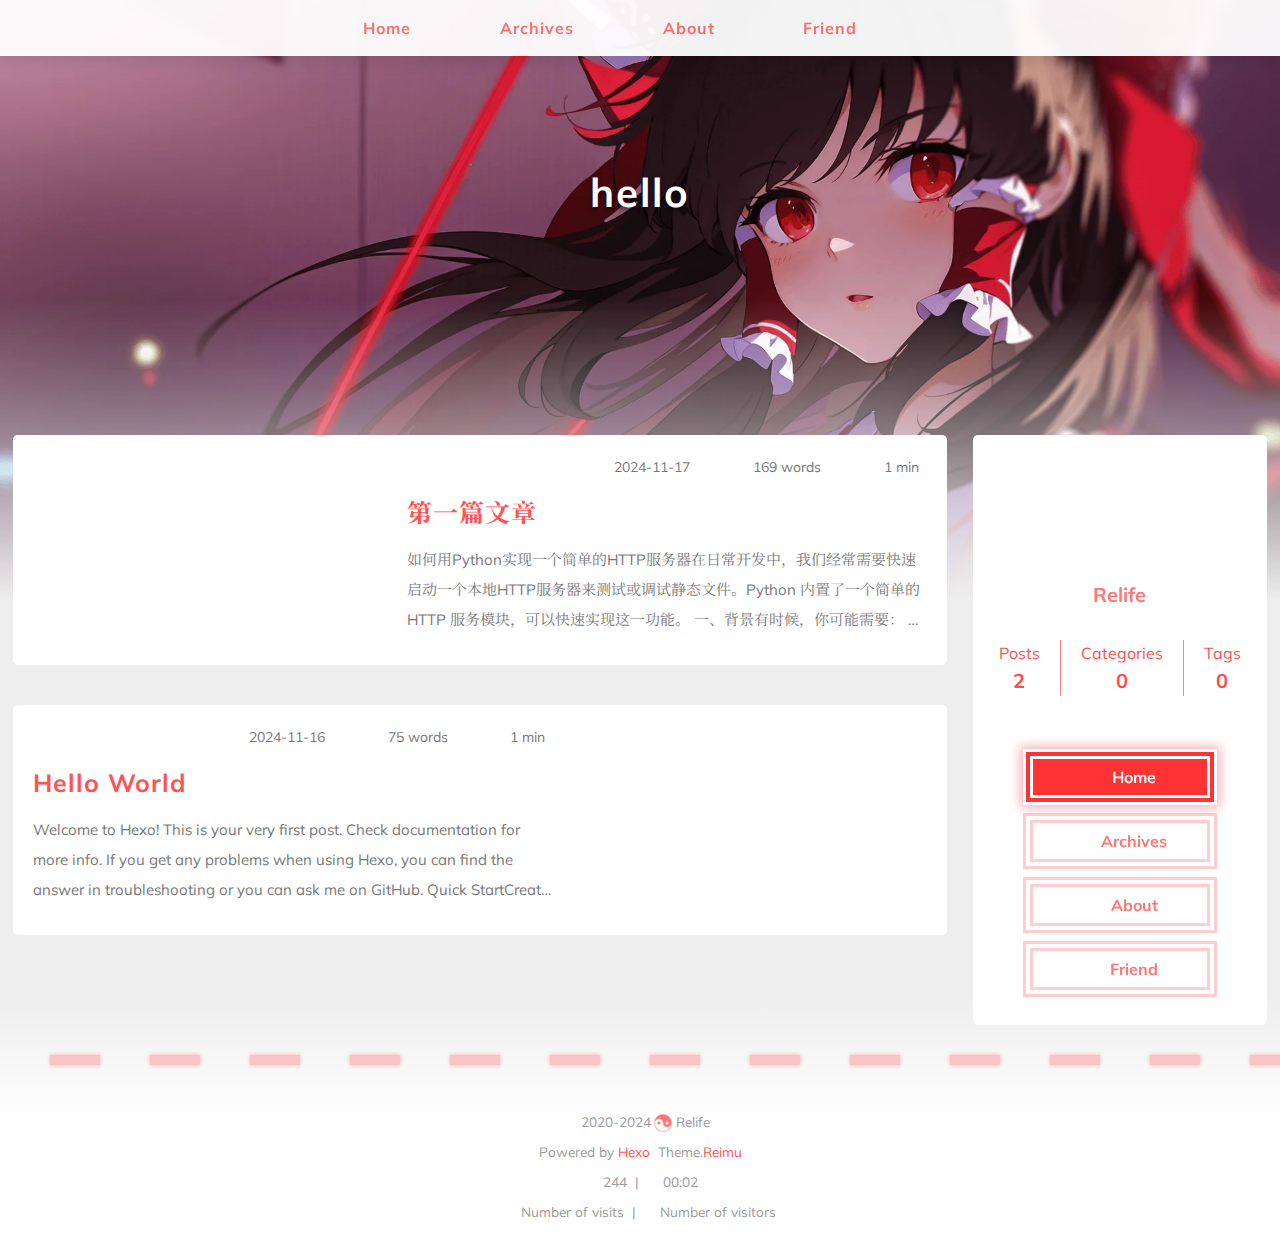
==== index.html @ 0d4711c7 "Site updated: 2024-11-17 20:39:50" ====
<!DOCTYPE html>
  <html lang="en"  >
  <head>
  <meta charset="utf-8">
  

  

  

  
  <script>window.icon_font = '4552607_tq6stt6tcg';window.clipboard_tips = {"success":"复制成功(*^▽^*)","fail":"复制失败 (ﾟ⊿ﾟ)ﾂ","copyright":{"enable":false,"count":50,"content":"本文版权：本博客所有文章除特别声明外，均采用 BY-NC-SA 许可协议。转载请注明出处！"}};</script>
  
  
  <title>
    
    hello
  </title>
  <meta name="viewport" content="width=device-width, initial-scale=1, shrink-to-fit=no">
  <link rel="preconnect" href="https://fonts.gstatic.com/" crossorigin><link rel="preload" as="style" href="https://fonts.googleapis.com/css?family=Mulish:400,400italic,700,700italic%7CNoto%20Serif%20SC:400,400italic,700,700italic&display=swap"><link rel="stylesheet" href="https://fonts.googleapis.com/css?family=Mulish:400,400italic,700,700italic%7CNoto%20Serif%20SC:400,400italic,700,700italic&display=swap" media="print" onload="this.media&#x3D;&#39;all&#39;">
  
    <link rel="preload" href="//at.alicdn.com/t/c/font_4552607_tq6stt6tcg.woff2" as="font" type="font/woff2" crossorigin="anonymous">
  
  
    
<link rel="stylesheet" href="/css/loader.css">

  
  
    <meta property="og:type" content="website">
<meta property="og:title" content="hello">
<meta property="og:url" content="http://example.com/index.html">
<meta property="og:site_name" content="hello">
<meta property="og:locale" content="en_US">
<meta property="og:image" content="http://example.com/images/banner.webp">
<meta property="article:author" content="Relife">
<meta name="twitter:card" content="summary">
<meta name="twitter:image" content="http://example.com/images/banner.webp">
  
  
    <link rel="alternate" href="/atom.xml" title="hello" type="application/atom+xml">
  
  
    <link rel="shortcut icon" href="/images/favicon.ico">
  
  
<link rel="stylesheet" href="/css/style.css">

  <link rel="preload" href="https://npm.webcache.cn/photoswipe@5.4.4/dist/photoswipe.css" as="style" onload="this.onload=null;this.rel='stylesheet'">
  
  
  
  
    
<script src="https://npm.webcache.cn/pace-js@1.2.4/pace.min.js" integrity="sha384-k6YtvFUEIuEFBdrLKJ3YAUbBki333tj1CSUisai5Cswsg9wcLNaPzsTHDswp4Az8" crossorigin="anonymous"></script>

  
  
    
<link rel="stylesheet" href="https://npm.webcache.cn/@reimujs/aos@0.1.0/dist/aos.css">

  
<meta name="generator" content="Hexo 7.3.0"></head>

  <body>
    
  <div id='loader'>
    <div class="loading-left-bg loading-bg"></div>
    <div class="loading-right-bg loading-bg"></div>
    <div class="spinner-box">
      <div class="loading-taichi">
        <svg width="150" height="150" viewBox="0 0 1024 1024" class="icon" version="1.1" xmlns="https://www.w3.org/2000/svg" shape-rendering="geometricPrecision">
          <path d="M303.5 432A80 80 0 0 1 291.5 592A80 80 0 0 1 303.5 432z" fill="#ff5252" />
          <path d="M512 65A447 447 0 0 1 512 959L512 929A417 417 0 0 0 512 95A417 417 0 0 0 512 929L512 959A447 447 0 0 1 512 65z 
         M512 95A417 417 0 0 1 929 512A208.5 208.5 0 0 1 720.5 720.5L720.5 592A80 80 0 0 0 720.5 432A80 80 0 0 0 720.5 592L720.5 720.5A208.5 208.5 0 0 1 512 512A208.5 208.5 0 0 0 303.5 303.5A208.5 208.5 0 0 0 95 512A417 417 0 0 1 512 95z" fill="#ff5252" />
        </svg>
      </div>
      <div class="loading-word">少女祈祷中...</div>
    </div>
  </div>
  </div>
  <script>
    var time = null;
    var startLoading = () => {
      time = Date.now();
      document.getElementById('loader').classList.remove("loading");
    }
    var endLoading = () => {
      if (!time) {
        document.body.style.overflow = 'auto';
        document.getElementById('loader').classList.add("loading");
      } else {
        if (Date.now() - time > 500) {
          time = null;
          document.body.style.overflow = 'auto';
          document.getElementById('loader').classList.add("loading");
        } else {
          setTimeout(endLoading, 500 - (Date.now() - time));
          time = null;
        }
      }
    }
    window.addEventListener('DOMContentLoaded', endLoading);
    document.getElementById('loader').addEventListener('click', endLoading);
  </script>

<div id="copy-tooltip" style="pointer-events: none; opacity: 0; transition: all 0.2s ease; position: fixed;top: 50%;left: 50%;z-index: 999;transform: translate(-50%, -50%);color: white;background: rgba(0, 0, 0, 0.5);padding: 10px 15px;border-radius: 10px;">
</div>


    <div id="container">
      <div id="wrap">
        <div id="header-nav">
  <nav id="main-nav">
    
      <span class="main-nav-link-wrap">
        <div class="main-nav-icon icon-taichi"></div>
        <a class="main-nav-link" href="/">Home</a>
      </span>
    
      <span class="main-nav-link-wrap">
        <div class="main-nav-icon icon-taichi"></div>
        <a class="main-nav-link" href="/archives">Archives</a>
      </span>
    
      <span class="main-nav-link-wrap">
        <div class="main-nav-icon icon-taichi"></div>
        <a class="main-nav-link" href="/about">About</a>
      </span>
    
      <span class="main-nav-link-wrap">
        <div class="main-nav-icon icon-taichi"></div>
        <a class="main-nav-link" href="/friend">Friend</a>
      </span>
    
    <a id="main-nav-toggle" class="nav-icon"></a>
  </nav>
  <nav id="sub-nav">
    
      <a id="nav-rss-link" class="nav-icon" href="/atom.xml" title="RSS Feed" target="_blank"></a>
    
    
    
  </nav>
</div>
<header id="header">
  
    
      <img fetchpriority="high" src="/images/banner.webp" alt="">
    
  
  <div id="header-outer">
    <div id="header-title">
      
        
        
          <a href="/" id="logo">
            <h1 data-aos="slide-up">hello</h1>
          </a>
        
      
      
        
        <h2 id="subtitle-wrap" data-aos="slide-down">
          
        </h2>
      
    </div>
  </div>
</header>

        <div id="content">
          
          <section id="main">
  
    <div class="post-wrapper">
  <div class="post-wrap-left" data-aos="fade-up">
    
      <a class="post-link" href="/2024/11/17/%E7%AC%AC%E4%B8%80%E7%AF%87%E6%96%87%E7%AB%A0/" aria-label="第一篇文章"></a>
    
    
    <div class="post-cover-left">
      
        
        
          <img data-src="/images/banner.webp" data-sizes="auto" alt="第一篇文章" class="lazyload">
        
      
    </div>
    <div class="post-info">
      <div class="post-meta">
        <span><span class="icon-calendar"></span>2024-11-17</span>
        <span><span class="icon-pencil"></span>169 words</span>
        <span><span class="icon-clock"></span>1 min</span>
      </div>
      <h2 class="post-title">第一篇文章</h2>
      <article class="post-article">
        
          如何用Python实现一个简单的HTTP服务器在日常开发中，我们经常需要快速启动一个本地HTTP服务器来测试或调试静态文件。Python 内置了一个简单的 HTTP 服务模块，可以快速实现这一功能。

一、背景有时候，你可能需要：

本地预览 HTML&amp;#x2F;CSS&amp;#x2F;JS 项目
快速共享文件给局域网的其他设备
测试 HTTP 请求的处理

使用 Python 的 http.server 模块，只需几行代码即可实现。

二、实现步骤1. 准备环境确认你已经安装了 Python3。可以在终端运行以下命令检查：
python3 --version


        
      </article>
    </div>
  </div>
</div>
  
    <div class="post-wrapper">
  <div class="post-wrap-right" data-aos="fade-up">
    
      <a class="post-link" href="/2024/11/16/hello-world/" aria-label="Hello World"></a>
    
    
    <div class="post-cover-right">
      
        
        
          <img data-src="/images/banner.webp" data-sizes="auto" alt="Hello World" class="lazyload">
        
      
    </div>
    <div class="post-info">
      <div class="post-meta">
        <span><span class="icon-calendar"></span>2024-11-16</span>
        <span><span class="icon-pencil"></span>75 words</span>
        <span><span class="icon-clock"></span>1 min</span>
      </div>
      <h2 class="post-title">Hello World</h2>
      <article class="post-article">
        
          Welcome to Hexo! This is your very first post. Check documentation for more info. If you get any problems when using Hexo, you can find the answer in troubleshooting or you can ask me on GitHub.
Quick StartCreate a new post1$ hexo new &amp;quot;My New Post&amp;quot;

More info: Writing
Run server1$ hexo ser
        
      </article>
    </div>
  </div>
</div>
  



</section>
          
            <aside id="sidebar">
  <div class="sidebar-wrapper ">
    <div class="sidebar-wrap" data-aos="fade-up">
      
        <div class="sidebar-author">
  <img data-src="/avatar/avatar.webp" data-sizes="auto" alt="Relife" class="lazyload">
  <div class="sidebar-author-name">Relife</div>
  <div class="sidebar-description"></div>
</div>
<div class="sidebar-state">
  <div class="sidebar-state-article">
    <div>Posts</div>
    <div class="sidebar-state-number">2</div>
  </div>
  <div class="sidebar-state-category">
    <div>Categories</div>
    <div class="sidebar-state-number">0</div>
  </div>
  <div class="sidebar-state-tag">
    <div>Tags</div>
    <div class="sidebar-state-number">0</div>
  </div>
</div>
<div class="sidebar-social">
  
</div>
<div class="sidebar-menu">
  
    <div class="sidebar-menu-link-wrap">
      <a class="sidebar-menu-link-dummy" href="/" aria-label="Home"></a>
      <div class="sidebar-menu-icon icon-taichi"></div>
      <div class="sidebar-menu-link">Home</div>
    </div>
  
    <div class="sidebar-menu-link-wrap">
      <a class="sidebar-menu-link-dummy" href="/archives" aria-label="Archives"></a>
      <div class="sidebar-menu-icon icon-taichi"></div>
      <div class="sidebar-menu-link">Archives</div>
    </div>
  
    <div class="sidebar-menu-link-wrap">
      <a class="sidebar-menu-link-dummy" href="/about" aria-label="About"></a>
      <div class="sidebar-menu-icon icon-taichi"></div>
      <div class="sidebar-menu-link">About</div>
    </div>
  
    <div class="sidebar-menu-link-wrap">
      <a class="sidebar-menu-link-dummy" href="/friend" aria-label="Friend"></a>
      <div class="sidebar-menu-icon icon-taichi"></div>
      <div class="sidebar-menu-link">Friend</div>
    </div>
  
</div>

      
      
    </div>
  </div>

  
</aside>

          
        </div>
        <footer id="footer">
  <div style="width: 100%; overflow: hidden">
    <div class="footer-line"></div>
  </div>
  <div id="footer-info">
    
    <div>
      <span class="icon-copyright"></span>
      2020-2024
      <span class="footer-info-sep"></span>
      Relife
    </div>
    
      <div>
        Powered by&nbsp;<a href="https://hexo.io/" rel="noopener external nofollow noreferrer" target="_blank">Hexo</a>&nbsp;
        Theme.<a href="https://github.com/D-Sketon/hexo-theme-reimu" rel="noopener external nofollow noreferrer" target="_blank">Reimu</a>
      </div>
    
    
      <div>
        <span class="icon-brush"></span>
        244
        &nbsp;|&nbsp;
        <span class="icon-coffee"></span>
        00:02
      </div>
    
    
    
    
      <div>
        <span class="icon-eye"></span>
        <span id="busuanzi_container_site_pv">Number of visits&nbsp;<span id="busuanzi_value_site_pv"></span></span>
        &nbsp;|&nbsp;
        <span class="icon-user"></span>
        <span id="busuanzi_container_site_uv">Number of visitors&nbsp;<span id="busuanzi_value_site_uv"></span></span>
      </div>
    
  </div>
</footer>

        <div class="sidebar-top">
          <img src="/images/taichi.png" height="50" width="50" alt="backtop" />
          <div class="arrow-up"></div>
        </div>
        <div id="mask"></div>
      </div>
      <nav id="mobile-nav">
  <div class="sidebar-wrap">
    
      <div class="sidebar-author">
  <img data-src="/avatar/avatar.webp" data-sizes="auto" alt="Relife" class="lazyload">
  <div class="sidebar-author-name">Relife</div>
  <div class="sidebar-description"></div>
</div>
<div class="sidebar-state">
  <div class="sidebar-state-article">
    <div>Posts</div>
    <div class="sidebar-state-number">2</div>
  </div>
  <div class="sidebar-state-category">
    <div>Categories</div>
    <div class="sidebar-state-number">0</div>
  </div>
  <div class="sidebar-state-tag">
    <div>Tags</div>
    <div class="sidebar-state-number">0</div>
  </div>
</div>
<div class="sidebar-social">
  
</div>
<div class="sidebar-menu">
  
    <div class="sidebar-menu-link-wrap">
      <a class="sidebar-menu-link-dummy" href="/" aria-label="Home"></a>
      <div class="sidebar-menu-icon icon-taichi"></div>
      <div class="sidebar-menu-link">Home</div>
    </div>
  
    <div class="sidebar-menu-link-wrap">
      <a class="sidebar-menu-link-dummy" href="/archives" aria-label="Archives"></a>
      <div class="sidebar-menu-icon icon-taichi"></div>
      <div class="sidebar-menu-link">Archives</div>
    </div>
  
    <div class="sidebar-menu-link-wrap">
      <a class="sidebar-menu-link-dummy" href="/about" aria-label="About"></a>
      <div class="sidebar-menu-icon icon-taichi"></div>
      <div class="sidebar-menu-link">About</div>
    </div>
  
    <div class="sidebar-menu-link-wrap">
      <a class="sidebar-menu-link-dummy" href="/friend" aria-label="Friend"></a>
      <div class="sidebar-menu-icon icon-taichi"></div>
      <div class="sidebar-menu-link">Friend</div>
    </div>
  
</div>

    
  </div>
  
</nav>

    </div>
    
    
<script src="https://npm.webcache.cn/lazysizes@5.3.2/lazysizes.min.js" integrity="sha384-3gT&#x2F;vsepWkfz&#x2F;ff7PpWNUeMzeWoH3cDhm&#x2F;A8jM7ouoAK0&#x2F;fP&#x2F;9bcHHR5kHq2nf+e" crossorigin="anonymous"></script>


<script src="https://npm.webcache.cn/clipboard@2.0.11/dist/clipboard.min.js" integrity="sha384-J08i8An&#x2F;QeARD9ExYpvphB8BsyOj3Gh2TSh1aLINKO3L0cMSH2dN3E22zFoXEi0Q" crossorigin="anonymous"></script>



<script src="/js/script.js"></script>



  
<script src="/js/aos.js"></script>

  <script>
    var aosInit = () => {
      AOS.init({
        duration: 1000,
        easing: "ease",
        once: true,
        offset: 50,
      });
    };
    if (document.readyState === 'loading') {
      document.addEventListener('DOMContentLoaded', aosInit);
    } else {
      aosInit();
    }
  </script>



<script src="/js/pjax_script.js" data-pjax></script>







  
<script src="https://npm.webcache.cn/mouse-firework@0.0.6/dist/index.umd.js" integrity="sha384-vkGvf25gm1C1PbcoD5dNfc137HzNL&#x2F;hr1RKA5HniJOaawtvUmH5lTVFgFAruE9Ge" crossorigin="anonymous"></script>

  <script>
    window.firework && window.firework(JSON.parse('{"excludeElements":["a","button"],"particles":[{"shape":"circle","move":["emit"],"easing":"easeOutExpo","colors":["#ff5252","#ff7c7c","#ffafaf","#ffd0d0"],"number":20,"duration":[1200,1800],"shapeOptions":{"radius":[16,32],"alpha":[0.3,0.5]}},{"shape":"circle","move":["diffuse"],"easing":"easeOutExpo","colors":["#ff0000"],"number":1,"duration":[1200,1800],"shapeOptions":{"radius":20,"alpha":[0.2,0.5],"lineWidth":6}}]}'))
  </script>








<div id="lazy-script">
  <div>
    
    
      
    
    
  </div>
</div>


  <script>
    console.log(String.raw`%c 
 ______     ______     __     __    __     __  __    
/\  == \   /\  ___\   /\ \   /\ "-./  \   /\ \/\ \   
\ \  __<   \ \  __\   \ \ \  \ \ \-./\ \  \ \ \_\ \  
 \ \_\ \_\  \ \_____\  \ \_\  \ \_\ \ \_\  \ \_____\ 
  \/_/ /_/   \/_____/   \/_/   \/_/  \/_/   \/_____/ 
                                                  
`,'color: #ff5252;')
    console.log('%c Theme.Reimu v' + '0.3.4' + ' %c https://github.com/D-Sketon/hexo-theme-reimu ', 'color: white; background: #ff5252; padding:5px 0;', 'padding:4px;border:1px solid #ff5252;')
  </script>
  



  
<script src="https://npm.webcache.cn/busuanzi@2.3.0/bsz.pure.mini.js" integrity="sha384-0M75wtSkhjIInv4coYlaJU83+OypaRCIq2SukQVQX04eGTCBXJDuWAbJet56id+S" crossorigin="anonymous" async></script>




<script>
  if ('serviceWorker' in navigator) {
    navigator.serviceWorker.getRegistrations().then((registrations) => {
      for (let registration of registrations) {
        registration.unregister();
      }
    });
  }
</script>

  </body>
  </html>
---- css/loader.css ----
[data-theme="dark"] #loader .loading-bg {
  background-color: rgba(37,37,37,0.9);
}
[data-theme="dark"] #loader .spinner-box .loading-word {
  color: #ff5252;
}
#loader .loading-bg {
  position: fixed;
  z-index: 1000;
  width: 50%;
  height: 100%;
  background-color: rgba(255,255,255,0.9);
  transition: 0.8s;
}
#loader .loading-right-bg {
  right: 0;
}
#loader .spinner-box {
  position: fixed;
  z-index: 1001;
  display: flex;
  justify-content: center;
  align-items: center;
  width: 100%;
  height: 100vh;
  opacity: 1;
  transition: 0.5s;
}
#loader .spinner-box .loading-taichi {
  opacity: 0.8;
  animation: rotate-all 2s linear infinite;
}
#loader .spinner-box .loading-word {
  position: absolute;
  color: rgba(255,0,0,0.65);
  top: calc(50% + 110px);
  left: 50%;
  transform: translate(-50%, -50%);
  font: 700 1.2rem Mulish, 'Noto Serif SC', 'Noto Serif JP', -apple-system, 'PingFang SC', 'Microsoft YaHei', sans-serif;
}
#loader.loading .loading-left-bg {
  transform: translate(-100%, 0);
}
#loader.loading .loading-right-bg {
  transform: translate(100%, 0);
}
#loader.loading .spinner-box {
  opacity: 0;
  visibility: hidden;
}
@keyframes rotate-all {
  100% {
    transform: rotate(360deg);
  }
}
---- css/style.css ----
:root {
  --red-0: #f00;
  --red-1: #ff5252;
  --red-2: #ff7c7c;
  --red-3: #ffafaf;
  --red-4: #ffd0d0;
  --red-5: #ffe4e4;
  --red-5-5: #ffecec;
  --red-6: #fff3f3;
  --grey-9: #999;
  --grey-7: #777;
  --color-archive-year: #000;
  --color-default: #555;
  --color-border: var(--red-3);
  --color-link: var(--red-1);
  --color-background: #eee;
  --color-code-background: #f5f5f5;
  --color-header-background: rgba(255,255,255,0.9);
  --color-footer-background: #fff;
  --color-mobile-nav-background: #fff;
  --color-wrap: #fff;
  --color-sticky: #ffecec;
  --color-h2-border: #eee;
  --color-meta-shadow: var(--red-6);
  --color-hover-shadow: rgba(150,150,150,0.1);
  --color-h2-after: rgba(255,0,0,0.6);
  --color-h2-after-shadow: rgba(255,78,106,0.7);
  --highlight-nav: #e6e6e6;
  --highlight-scrollbar: #d6d6d6;
  --highlight-background: #f7f7f7;
  --highlight-current-line: #dadada;
  --highlight-selection: #e9e9e9;
  --highlight-foreground: #4d4d4d;
  --highlight-comment: #7d7d7d;
  --highlight-red: #c8362b;
  --highlight-orange: #b66014;
  --highlight-yellow: #cb911d;
  --highlight-green: #2ea52e;
  --highlight-aqua: #479d9d;
  --highlight-blue: #1973b8;
  --highlight-purple: #7135ac;
  --cursor-default: url("../images/cursor/reimu-cursor-default.png"), auto;
  --cursor-pointer: url("../images/cursor/reimu-cursor-pointer.png"), pointer;
  --cursor-text: url("../images/cursor/reimu-cursor-text.png"), text;
}
[data-theme="dark"]:root {
  --red-0: #ff5252;
  --red-1: #ff5252;
  --red-2: #ff7c7c;
  --red-3: #ffafaf;
  --red-4: rgba(255,208,208,0.5);
  --red-5: rgba(255,228,228,0.2);
  --red-5-5: rgba(255,236,236,0.1);
  --red-6: rgba(255,243,243,0.2);
  --grey-9: #999;
  --grey-7: #777;
  --color-archive-year: #999;
  --color-default: #999;
  --color-border: var(--red-5);
  --color-link: var(--red-1);
  --color-background: #21252b;
  --color-code-background: rgba(232,232,232,0.1);
  --color-header-background: #222;
  --color-footer-background: #21252b;
  --color-mobile-nav-background: #21252b;
  --color-wrap: #272b30;
  --color-sticky: #ffecec;
  --color-h2-border: #47474a;
  --color-meta-shadow: rgba(0,0,0,0.2);
  --color-hover-shadow: rgba(0,0,0,0.2);
  --color-h2-after: #ff5252;
  --color-h2-after-shadow: rgba(255,78,106,0.7);
  --highlight-nav: #2e353f;
  --highlight-scrollbar: #454d59;
  --highlight-background: #22272e;
  --highlight-current-line: #393939;
  --highlight-selection: #515151;
  --highlight-foreground: #ccc;
  --highlight-comment: #999;
  --highlight-red: #f47067;
  --highlight-orange: #f69d50;
  --highlight-yellow: #fc6;
  --highlight-green: #9c9;
  --highlight-aqua: #6cc;
  --highlight-blue: #54b6ff;
  --highlight-purple: #dcbdfb;
}
[data-theme="dark"]:root img {
  filter: brightness(70%);
}
[data-theme="dark"]:root .pswp__img {
  opacity: 1;
  filter: none;
  animation: none;
}
[data-theme="dark"]:root img.lazyloaded {
  opacity: 1;
  animation: blur-darken 0.8s ease-in-out forwards;
}
body [data-aos='fade-up'] {
  transform: translate3d(0, 30px, 0);
}
body [data-aos='zoom-in'] {
  transform: scale(0.8);
}
[data-aos^=fade],
[data-aos^=zoom] {
  transition-property: all !important;
}
@keyframes blur {
  0% {
    filter: blur(10px);
  }
  to {
    filter: blur(0);
  }
}
@keyframes blur-darken {
  0% {
    filter: blur(10px) brightness(70%);
  }
  to {
    filter: blur(0) brightness(70%);
  }
}
@keyframes rotate-all {
  100% {
    transform: rotate(360deg);
  }
}
@keyframes transform-all {
  100% {
    transform: translateX(-100px);
  }
}
.article-entry h1 {
  font-size: 2em;
}
.article-entry h2 {
  font-size: 1.5em;
  position: relative;
}
.article-entry h2:before {
  content: "";
  position: absolute;
  width: 100%;
  border-bottom: 1px solid var(--color-h2-border);
  bottom: -15px;
  box-sizing: unset;
  transition: 0.3s;
}
.article-entry h2:after {
  content: "";
  position: absolute;
  background: var(--color-h2-after);
  width: 1em;
  height: 7px;
  bottom: -18px;
  left: 0;
  border-radius: 10px;
  box-shadow: 0 2px 12px var(--color-h2-after-shadow);
  transition: 0.3s;
}
.article-entry h2:hover:after {
  width: 3em;
}
.article-entry h3 {
  font-size: 1.3em;
}
.article-entry h4 {
  font-size: 1.2em;
}
.article-entry h5 {
  font-size: 1em;
}
.article-entry h6 {
  font-size: 1em;
  color: var(--grey-9);
}
.article-entry hr {
  margin: 10px 0;
  opacity: 0.3;
  height: 4px;
  background-image: linear-gradient(to right, var(--red-0) 50%, transparent 0%);
  background-size: 50px 4px;
  background-repeat: repeat-x;
  border: none;
  filter: drop-shadow(0px 0px 2px #f00);
  transition: opacity 0.3s;
}
.article-entry hr:hover {
  opacity: 0.5;
}
.article-entry strong {
  font-weight: bold;
}
.article-entry em,
.article-entry cite {
  font-style: italic;
}
.article-entry sup,
.article-entry sub {
  font-size: 0.75em;
  line-height: 0;
  position: relative;
  vertical-align: baseline;
}
.article-entry sup {
  top: -0.5em;
}
.article-entry sub {
  bottom: -0.2em;
}
.article-entry small {
  font-size: 0.85em;
}
.article-entry acronym,
.article-entry abbr {
  text-decoration: none;
  border-bottom: 1px dotted;
}
.article-entry ul,
.article-entry ol,
.article-entry dl {
  margin: 0 20px;
  line-height: 1.8em;
}
.article-entry ul ul,
.article-entry ol ul,
.article-entry ul ol,
.article-entry ol ol {
  margin-top: 0;
  margin-bottom: 0;
}
.article-entry ul {
  list-style: disc;
}
.article-entry ol {
  list-style: decimal;
}
.article-entry dt {
  font-weight: bold;
}
@font-face {
  font-family: "iconfont";
  src: url("//at.alicdn.com/t/c/font_4552607_tq6stt6tcg.woff2") format('woff2');
  font-display: swap;
}
.tag-wrap .archives-tag-list-link:before {
  font-family: "iconfont";
  content: "\e622";
}
.category-wrap .archives-category-list-link:before {
  font-family: "iconfont";
  content: "\e604";
}
.article-date-link:before {
  font-family: "iconfont";
  content: "\e606";
}
.article-category-link:before {
  font-family: "iconfont";
  content: "\e604";
}
.article-tag-list-link:before {
  font-family: "iconfont";
  content: "\e622";
}
.article-comment-link:before {
  font-family: "iconfont";
  content: "\e608";
}
.icon-copyright:before {
  font-family: "iconfont";
  content: "\e60a";
}
.icon-brush:before {
  font-family: "iconfont";
  content: "\e618";
}
.icon-coffee:before {
  font-family: "iconfont";
  content: "\e607";
}
.icon-eye:before {
  font-family: "iconfont";
  content: "\e60f";
}
.icon-user:before {
  font-family: "iconfont";
  content: "\e628";
}
#main-nav-toggle:before {
  font-family: "iconfont";
  content: "\e62f";
}
#nav-rss-link:before {
  font-family: "iconfont";
  content: "\e61f";
}
#nav-search-btn:before {
  font-family: "iconfont";
  content: "\e631";
}
#nav-sun-btn:before {
  font-family: "iconfont";
  content: "\e621";
}
#nav-moon-btn:before {
  font-family: "iconfont";
  content: "\e617";
}
.icon-copy:before {
  font-family: "iconfont";
  content: "\e60c";
}
.icon-chevron-down:before {
  font-family: "iconfont";
  content: "\e609";
}
.icon-check:before {
  font-family: "iconfont";
  content: "\e636";
}
.icon-times:before {
  font-family: "iconfont";
  content: "\e637";
}
.post-meta .icon-calendar:before {
  font-family: "iconfont";
  content: "\e605";
}
.post-meta .icon-pencil:before {
  font-family: "iconfont";
  content: "\e61b";
}
.post-meta .icon-clock:before {
  font-family: "iconfont";
  content: "\e613";
}
.post-sticky:before {
  font-family: "iconfont";
  content: "\e627";
}
.reimu-popup .popup-btn-close:before {
  font-family: "iconfont";
  content: "\e626";
}
.reimu-search-input-icon:before {
  font-family: "iconfont";
  content: "\e631";
}
.ais-pagination--item__previous a:before {
  font-family: "iconfont";
  content: "\e601";
}
.ais-pagination--item__next a:before {
  font-family: "iconfont";
  content: "\e630";
}
.icon-github:before {
  font-family: "iconfont";
  content: "\e619";
}
.icon-google:before {
  content: "\e611";
}
.icon-facebook:before {
  content: "\e60e";
}
.icon-twitter:before {
  content: "\e62a";
}
.icon-instagram:before {
  content: "\e615";
}
.icon-linkedin:before {
  content: "\e614";
}
.icon-pinterest:before {
  content: "\e61a";
}
.icon-youtube:before {
  content: "\e62d";
}
.icon-vimeo:before {
  content: "\e629";
}
.icon-flickr:before {
  content: "\e612";
}
.icon-dribbble:before {
  content: "\e610";
}
.icon-behance:before {
  content: "\e602";
}
.icon-bilibili:before {
  content: "\e603";
}
.icon-weibo:before {
  content: "\e62c";
}
.icon-zhihu:before {
  content: "\e62e";
}
.icon-reddit:before {
  content: "\e61c";
}
.icon-tumblr:before {
  content: "\e625";
}
.icon-medium:before {
  content: "\e616";
}
.icon-deviantart:before {
  content: "\e60b";
}
.icon-stackoverflow:before {
  content: "\e620";
}
.icon-keybase:before {
  content: "\e61e";
}
.icon-telegram:before {
  content: "\e623";
}
.icon-discord:before {
  content: "\e60d";
}
.icon-steam:before {
  content: "\e624";
}
.icon-email:before {
  content: "\e63c";
}
.sidebar-btn-wrapper .sidebar-toc-btn:before {
  font-family: "iconfont";
  content: "\e633";
}
.sidebar-btn-wrapper .sidebar-common-btn:before {
  font-family: "iconfont";
  content: "\e632";
}
.sidebar-top .arrow-up:before {
  font-family: "iconfont";
  content: "\e634";
}
.icon-link:before {
  font-family: "iconfont";
  content: "\e639";
}
.icon-globe:before {
  font-family: "iconfont";
  content: "\e638";
}
.icon-creative-commons:before {
  font-family: "iconfont";
  content: "\e63a";
}
.icon-taichi:before {
  font-family: "iconfont";
  content: "\e62b";
}
html,
body,
div,
span,
applet,
object,
iframe,
h1,
h2,
h3,
h4,
h5,
h6,
p,
blockquote,
pre,
a,
abbr,
acronym,
address,
big,
cite,
code,
del,
dfn,
em,
img,
ins,
kbd,
q,
s,
samp,
small,
strike,
strong,
sub,
sup,
tt,
var,
dl,
dt,
dd,
ol,
ul,
li,
fieldset,
form,
label,
legend,
table,
caption,
tbody,
tfoot,
thead,
tr,
th,
td {
  margin: 0;
  padding: 0;
  border: 0;
  outline: 0;
  font-weight: inherit;
  font-style: inherit;
  font-family: inherit;
  font-size: 100%;
  vertical-align: baseline;
}
body {
  line-height: 1;
  color: #000;
  background: #fff;
}
ol,
ul {
  list-style: none;
}
table {
  border-collapse: separate;
  border-spacing: 0;
  vertical-align: middle;
}
caption,
th,
td {
  text-align: left;
  font-weight: normal;
  vertical-align: middle;
}
a img {
  border: none;
}
h1,
h2,
h3,
h4,
h5,
h6 {
  font-family: 'Mulish','Noto Serif SC', -apple-system, 'PingFang SC', 'Microsoft YaHei', sans-serif;
  font-weight: 700;
}
input,
button {
  margin: 0;
  padding: 0;
}
input::-moz-focus-inner,
button::-moz-focus-inner {
  border: 0;
  padding: 0;
}
html,
body,
#container {
  height: 100%;
  scroll-behavior: smooth;
  cursor: var(--cursor-default);
}
body {
  width: 100%;
  background: var(--color-background);
  -webkit-text-size-adjust: 100%;
  -webkit-font-smoothing: antialiased;
  text-size-adjust: 100%;
  font-family: 'Mulish','Noto Serif SC', -apple-system, 'PingFang SC', 'Microsoft YaHei', sans-serif;
  transition: background 0.3s;
}
body ::selection {
  background: var(--red-1);
  color: #fff;
}
a {
  cursor: var(--cursor-pointer) !important;
}
.site-search input {
  cursor: var(--cursor-text) !important;
}
#main span,
#main p,
#main code,
#main kbd,
#main input,
#main textarea {
  cursor: var(--cursor-text) !important;
}
#main nav span {
  cursor: var(--cursor-default) !important;
}
#container {
  position: relative;
}
.mobile-nav-on {
  overflow: hidden !important;
}
#wrap {
  position: absolute;
  z-index: 1;
  top: 0;
  left: 0;
  height: 100%;
  width: 100%;
  transition: 0.3s;
  background: var(--color-background);
}
#main {
  padding: 0 10px;
  max-width: 100%;
  box-sizing: border-box;
}
@media screen and (max-width: 959px) {
  #main {
    min-width: 100%;
  }
}
#content {
  position: relative;
  display: flex;
  padding-top: 5px;
  align-items: stretch;
  max-width: 1350px;
  margin: 0 auto;
  overflow: visible;
}
@media screen and (min-width: 960px) {
  #main {
    padding: 0;
    width: 73%;
    margin: 0 1%;
  }
}
#mask {
  display: none;
  z-index: 1000;
  position: fixed;
  top: 0;
  left: 0;
  width: 100%;
  height: 100%;
  background: rgba(0,0,0,0.5);
}
.mobile-nav-on #mask {
  display: block;
}
#header {
  min-height: 400px;
  height: 35vh;
  position: relative;
}
#header img {
  position: absolute;
  top: 0;
  left: 0;
  width: 100%;
  height: 150%;
  z-index: -2;
  user-select: none;
  display: block;
  object-fit: cover;
  transition: 0.3s;
  -webkit-mask: linear-gradient(to top, transparent, #fff 50%);
  mask: linear-gradient(to top, transparent, #fff 50%);
}
@media screen and (max-width: 959px) {
  #header img {
    height: 120%;
  }
}
@media screen and (max-width: 767px) {
  #header img {
    height: 100%;
  }
}
#header-outer {
  height: 100%;
  position: relative;
  max-width: 100%;
}
[data-theme="dark"] #header-nav:hover {
  background: var(--color-header-background);
}
#header-nav {
  position: fixed;
  top: 0;
  left: 0;
  right: 0;
  display: flex;
  justify-content: center;
  overflow: hidden;
  background: var(--color-header-background);
  box-shadow: 0 0 15px 5px rgba(0,0,0,0.1);
  transition: background 0.3s, top 0.3s;
  z-index: 200;
}
#header-nav:hover {
  background: rgba(255,255,255,0.95);
}
#header-nav.header-nav-hidden {
  top: -80px;
}
#header-title {
  font-family: 'Mulish','Noto Serif SC', -apple-system, 'PingFang SC', 'Microsoft YaHei', sans-serif;
  font-weight: 700;
  text-align: center;
  position: absolute;
  top: 50%;
  margin: -20px 2.5% 0;
  width: 95%;
}
#logo,
#subtitle {
  text-decoration: none;
  color: #fff;
}
#logo {
  font-size: 40px;
  font-weight: 700;
  letter-spacing: 2px;
  display: inline-block;
  transform: translateY(-20%);
  text-shadow: 0 0.2rem 0.3rem rgba(0,0,0,0.5);
}
@media screen and (max-width: 959px) {
  #logo {
    font-size: 35px;
  }
}
@media screen and (min-width: 480px) and (max-width: 767px) {
  #logo {
    font-size: 30px;
  }
}
@media screen and (max-width: 479px) {
  #logo {
    font-size: 30px;
  }
}
#subtitle {
  font-size: 18px;
  font-weight: 400;
  letter-spacing: 1px;
  text-shadow: 0 0 5px rgba(0,0,0,0.5);
}
@media screen and (max-width: 959px) {
  #subtitle {
    font-size: 15px;
  }
}
@media screen and (min-width: 480px) and (max-width: 767px) {
  #subtitle {
    font-size: 14px;
  }
}
@media screen and (max-width: 479px) {
  #subtitle {
    font-size: 13px;
  }
}
#subtitle-wrap {
  margin-top: 18px;
}
#main-nav {
  display: flex;
  align-items: center;
}
.nav-icon,
.main-nav-link-wrap,
.main-nav-link,
.main-nav-icon {
  color: var(--red-0);
  opacity: 0.8;
  text-decoration: none;
  transition: 0.2s;
  padding: 20px 15px;
}
.main-nav-link-wrap {
  padding: 0 15px;
  display: flex;
  transition: 0.3s;
}
.main-nav-link-wrap:hover {
  opacity: 1;
}
@media screen and (max-width: 959px) {
  .main-nav-link-wrap {
    padding: 0 10px;
  }
}
@media screen and (max-width: 767px) {
  .main-nav-link-wrap {
    padding: 0 4px;
  }
}
.nav-icon {
  text-align: center;
  font-size: 14px;
  width: 14px;
  height: 14px;
  will-change: transform;
}
.nav-icon:hover {
  opacity: 1;
  transform: scale(1.1);
}
[data-theme="dark"] .main-nav-link,
[data-theme="dark"] .nav-icon,
[data-theme="dark"] .main-nav-link-wrap {
  color: var(--red-2);
}
@media screen and (max-width: 767px) {
  .main-nav-link-wrap {
    display: none;
  }
}
.main-nav-link-wrap:hover .main-nav-icon:before {
  transform: rotate(90deg) scale(1.1);
}
.main-nav-link {
  letter-spacing: 1px;
  font-weight: 700;
  opacity: 0.7;
}
.main-nav-icon {
  cursor: var(--cursor-pointer);
  padding: 15px 5px;
  display: flex;
  align-items: center;
}
.main-nav-icon:before {
  font-size: 24px;
  font-weight: 400;
  transform: rotate(90deg);
  transition: transform 0.3s;
  will-change: transform;
}
#main-nav-toggle {
  display: none;
}
@media screen and (max-width: 767px) {
  #main-nav-toggle {
    display: block;
  }
}
#sub-nav {
  display: flex;
  align-items: center;
}
#nav-sun-btn:before,
#nav-moon-btn:before {
  font-weight: 700;
}
.hr-line {
  margin: 10px 35px;
  opacity: 0.3;
  height: 4px;
  background-image: linear-gradient(to right, var(--red-0) 50%, transparent 0%);
  background-size: 50px 4px;
  background-repeat: repeat-x;
  filter: drop-shadow(0px 0px 2px #f00);
  transition: opacity 0.3s;
}
.hr-line:hover {
  opacity: 0.5;
}
.article-inner {
  background: var(--color-wrap);
  border-radius: 5px;
  overflow: hidden;
  transition: 0.3s;
}
.article-meta {
  display: flex;
  flex-direction: column;
  padding: 20px 35px 0;
}
.article-date-link,
.article-category-link {
  text-decoration: none;
  text-transform: uppercase;
  font-size: 14px;
  color: var(--red-1);
  background: var(--red-5);
  border-radius: 20px;
  padding: 10px 18px;
  margin: 0 12px 1em 0;
  box-shadow: 0 0 5px 3px var(--color-meta-shadow);
  transition: 0.3s;
}
.article-date {
  display: flex;
}
.article-date-link:before {
  margin-right: 10px;
}
.article-category {
  display: flex;
  flex-wrap: wrap;
}
.article-category-link:before {
  font-weight: 700;
  margin-right: 10px;
}
.article-entry {
  color: var(--color-default);
  padding: 0 35px;
}
.article-entry:before,
.article-entry:after {
  content: "";
  display: table;
}
.article-entry:after {
  clear: both;
}
@media screen and (max-width: 767px) {
  .article-entry {
    padding: 0 20px;
  }
}
.article-entry p,
.article-entry table {
  line-height: 1.8em;
  margin: 1.8em 0;
}
.article-entry h1,
.article-entry h2,
.article-entry h3,
.article-entry h4,
.article-entry h5,
.article-entry h6 {
  font-weight: bold;
  line-height: 1.2em;
  margin: 1.2em 0;
}
.article-entry h1:before,
.article-entry h2:before,
.article-entry h3:before,
.article-entry h4:before,
.article-entry h5:before,
.article-entry h6:before {
  font-family: "iconfont";
  font-weight: normal;
}
.article-entry h1 a,
.article-entry h2 a,
.article-entry h3 a,
.article-entry h4 a,
.article-entry h5 a,
.article-entry h6 a {
  font-family: "iconfont";
  opacity: 0.5;
  margin-right: 5px;
  transition: 0.3s;
}
.article-entry h1 a:hover,
.article-entry h2 a:hover,
.article-entry h3 a:hover,
.article-entry h4 a:hover,
.article-entry h5 a:hover,
.article-entry h6 a:hover {
  opacity: 0.8;
  text-decoration: none !important;
}
.article-entry h2 {
  margin-bottom: 40px;
}
.article-entry a {
  color: var(--color-link);
  text-decoration: none;
}
.article-entry a:hover {
  text-decoration: underline;
}
.article-entry ul,
.article-entry ol,
.article-entry dl {
  margin-top: 1.8em;
  margin-bottom: 1.8em;
}
.article-entry li:hover::marker {
  transition: color 0.2s;
  color: var(--red-1);
}
.article-entry img,
.article-entry video {
  max-width: 100%;
  height: auto;
  display: block;
  margin: auto;
  opacity: 0;
  transition: 0.3s;
}
.article-entry img.lazyloaded {
  opacity: 1;
  animation: blur 0.8s ease-in-out forwards;
}
.article-entry iframe {
  border: none;
}
.article-entry table {
  width: 100%;
  border-collapse: collapse;
  border-spacing: 0;
}
.article-entry th {
  font-weight: bold;
  border-bottom: 3px solid var(--color-border);
  padding-bottom: 0.5em;
}
.article-entry td {
  border-bottom: 1px solid var(--color-border);
  padding: 10px 0;
}
.article-entry blockquote {
  background: var(--red-5-5);
  border-left: 6px var(--red-4) solid;
  margin: 1.8em 0;
  border-radius: 5px;
  transition: 0.3s;
  padding: 1px 10px;
  box-shadow: 0 0 5px 2px var(--color-meta-shadow);
}
.article-entry blockquote:hover {
  box-shadow: 0 0 6px 6px var(--color-meta-shadow);
}
.article-entry blockquote footer {
  font-size: 14px;
  margin: 1.8em 0;
}
.article-entry blockquote footer cite:before {
  content: "—";
  padding: 0 0.5em;
}
.article-entry .pullquote {
  text-align: left;
  width: 45%;
  margin: 0;
}
.article-entry .pullquote.left {
  margin-left: 0.5em;
  margin-right: 1em;
}
.article-entry .pullquote.right {
  margin-right: 0.5em;
  margin-left: 1em;
}
.article-entry .caption {
  color: var(--grey-9);
  display: block;
  font-size: 0.9em;
  margin-top: 0.5em;
  position: relative;
  text-align: center;
}
.article-entry .video-container {
  position: relative;
  padding-top: 56.25%;
  height: 0;
  overflow: hidden;
}
.article-entry .video-container iframe,
.article-entry .video-container object,
.article-entry .video-container embed {
  position: absolute;
  top: 0;
  left: 0;
  width: 100%;
  height: 100%;
  margin-top: 0;
}
.article-more-link a {
  display: inline-block;
  line-height: 1em;
  padding: 10px 18px;
  border-radius: 20px;
  background: var(--red-5);
  color: var(--red-1);
  text-decoration: none;
  box-shadow: 0 0 5px 3px var(--color-meta-shadow);
  transition: 0.3s;
}
.article-more-link a:hover {
  background: var(--color-link);
  color: #fff;
  text-decoration: none;
}
.article-footer {
  font-size: 14px;
  margin: 0 35px 20px;
}
.article-footer:before,
.article-footer:after {
  content: "";
  display: table;
}
.article-footer:after {
  clear: both;
}
.article-footer:hover:before {
  opacity: 0.5;
}
.article-footer:before {
  content: "";
  display: block;
  margin-top: 10px;
  opacity: 0.3;
  height: 4px;
  background-image: linear-gradient(to right, var(--red-0) 50%, transparent 0%);
  background-size: 50px 4px;
  background-repeat: repeat-x;
  filter: drop-shadow(0px 0px 2px #f00);
  transition: 0.3s;
}
.article-footer a {
  text-decoration: none;
}
.article-tag-list-link,
.article-comment-link,
.article-visitor-link {
  color: var(--red-1);
  margin-top: 20px;
}
.article-tag-list-item {
  float: left;
  text-decoration: none;
  text-transform: uppercase;
  background: var(--red-5);
  border-radius: 20px;
  padding: 10px 18px;
  margin-top: 20px;
  margin-right: 10px;
  box-shadow: 0 0 5px 3px var(--color-meta-shadow);
}
.article-tag-list-link:before {
  margin-right: 10px;
}
.article-comment-link {
  float: right;
  background: var(--red-5);
  margin-left: 20px;
  border-radius: 20px;
  padding: 10px 18px;
}
.article-comment-link:before {
  margin-right: 10px;
}
.article-visitor-link {
  float: right;
  font-size: 14px;
  background: var(--red-5);
  border-radius: 20px;
  padding: 10px 18px;
}
#article-nav {
  margin-top: 10px;
  display: flex;
  flex-direction: column;
  border-radius: 5px;
  overflow: hidden;
}
@media screen and (min-width: 768px) {
  #article-nav {
    flex-direction: row;
  }
}
.article-nav-link-wrap {
  color: #fff;
  position: relative;
  flex: 1;
  display: flex;
  flex-direction: column;
  justify-content: center;
  padding-left: 20px;
  opacity: 0.9;
  transition: opacity 0.3s;
  height: 150px;
  min-height: 150px;
  flex-shrink: 0;
}
.article-nav-link-wrap a,
.article-nav-link-wrap img {
  position: absolute;
  top: 0;
  left: 0;
  width: 100%;
  height: 100%;
  filter: brightness(70%);
}
.article-nav-link-wrap img {
  display: block;
  opacity: 0;
  object-fit: cover;
  z-index: -1;
}
.article-nav-link-wrap img.lazyloaded {
  opacity: 1;
}
.article-nav-link-wrap:hover {
  opacity: 1;
}
.article-nav-link-right {
  align-items: flex-end;
  padding-right: 20px;
}
.article-nav-caption {
  text-transform: uppercase;
  letter-spacing: 2px;
  font-weight: bold;
}
.article-nav-title {
  font-size: 1.2em;
  line-height: 1.8em;
  margin-top: 0.8em;
  text-shadow: 0 0.2rem 0.3rem rgba(0,0,0,0.5);
}
.article-gallery {
  background: #000;
  position: relative;
}
.article-gallery-photos {
  position: relative;
  overflow: hidden;
}
.article-gallery-img {
  display: none;
  max-width: 100%;
}
.article-gallery-img:first-child {
  display: block;
}
.article-gallery-img.loaded {
  position: absolute;
  display: block;
}
.article-gallery-img img {
  display: block;
  max-width: 100%;
  margin: 0 auto;
}
.katex-display {
  overflow-x: auto;
  overflow-y: hidden;
}
.post-link {
  position: absolute;
  top: 0;
  left: 0;
  width: 100%;
  height: 100%;
}
.post-wrap-left,
.post-wrap-right {
  width: 100%;
  height: 230px;
  margin-bottom: 40px;
  position: relative;
  border-radius: 5px;
  background: var(--color-wrap);
  display: flex;
  transition: 0.3s;
}
[data-theme="dark"] .post-wrap-left,
[data-theme="dark"] .post-wrap-right {
  box-shadow: 0 0 10px 3px var(--color-hover-shadow);
}
.post-wrapper {
  border-radius: 5px;
  transition: 0.3s;
}
.post-wrapper .aos-animate {
  transition-property: initial !important;
}
@media screen and (min-width: 768px) {
  .post-wrapper .aos-animate:hover {
    box-shadow: 0 0 10px 3px var(--color-hover-shadow);
  }
}
.post-wrapper img {
  will-change: transform;
}
@media screen and (min-width: 768px) {
  .post-wrapper:hover {
    transform: scale(1.01);
  }
  .post-wrapper:hover img {
    transform: scale(1.05);
  }
}
.post-wrap-right {
  flex-direction: row-reverse;
}
@media screen and (max-width: 767px) {
  .post-wrap-left,
  .post-wrap-right {
    flex-direction: column;
    height: 400px;
  }
}
.post-info {
  height: 100%;
  width: 100%;
  padding: 20px;
  overflow: hidden;
  box-sizing: border-box;
}
.post-meta {
  display: flex;
  justify-content: flex-end;
  margin: 5px 0;
}
.post-meta span {
  font-size: 14px;
  color: var(--grey-7);
  margin: 0 8px;
  white-space: nowrap;
  text-overflow: ellipsis;
  overflow: hidden;
}
.post-meta span:before {
  margin: 0 10px;
}
@media screen and (max-width: 767px) {
  .post-meta span:before {
    margin: 0;
  }
}
.post-article {
  display: -webkit-box;
  -webkit-box-orient: vertical;
  -webkit-line-clamp: 3;
  line-clamp: 3;
  overflow: hidden;
  line-height: 30px;
  font-size: 15px;
  color: var(--grey-7);
}
.post-article a {
  color: var(--color-link);
}
.post-cover-left,
.post-cover-right {
  width: 40%;
  position: relative;
  overflow: hidden;
  min-height: 95px;
  background-color: var(--color-wrap);
  flex-shrink: 0;
  pointer-events: none;
}
@media screen and (max-width: 767px) {
  .post-cover-left,
  .post-cover-right {
    width: 100%;
    height: 45%;
  }
}
.post-cover-left img,
.post-cover-right img {
  display: block;
  opacity: 0;
  transition: 0.2s;
  position: absolute;
  left: 0;
  top: 0;
  object-fit: cover;
  width: 100%;
  height: 100%;
}
.post-cover-left img.lazyloaded,
.post-cover-right img.lazyloaded {
  opacity: 1;
  animation: blur 0.8s forwards;
}
@media screen and (min-width: 768px) {
  .post-cover-left {
    border-radius: 5px 0 0 5px;
    -webkit-clip-path: polygon(0 0, 92% 0%, 100% 100%, 0% 100%);
    clip-path: polygon(0 0, 92% 0%, 100% 100%, 0% 100%);
  }
}
@media screen and (max-width: 767px) {
  .post-cover-left {
    border-radius: 5px 5px 0 0;
  }
}
@media screen and (min-width: 768px) {
  .post-cover-right {
    border-radius: 0 5px 5px 0;
    -webkit-clip-path: polygon(0 0, 100% 0%, 100% 100%, 8% 100%);
    clip-path: polygon(0 0, 100% 0%, 100% 100%, 8% 100%);
  }
}
@media screen and (max-width: 767px) {
  .post-cover-right {
    border-radius: 5px 5px 0 0;
  }
}
.post-title {
  padding: 20px 0;
  color: var(--color-link);
  font-size: 25px;
  letter-spacing: 1px;
  white-space: nowrap;
  overflow: hidden;
  text-overflow: ellipsis;
}
.post-sticky {
  position: absolute;
  display: flex;
  justify-content: center;
  align-items: center;
  top: 0;
  left: 0;
  width: 70px;
  height: 35px;
  background: var(--color-sticky);
  color: var(--red-1);
  font-weight: bold;
  font-size: 15px;
  z-index: 1;
  transition: 0.3s;
}
.post-sticky:before {
  margin-right: 5px;
}
.post-wrap-left .post-sticky {
  border-top-left-radius: 5px;
  border-bottom-right-radius: 5px;
}
.post-wrap-right .post-sticky {
  border-top-right-radius: 5px;
  border-bottom-left-radius: 5px;
}
#comments {
  background: var(--color-wrap);
  padding: 20px;
  border-radius: 5px;
  margin: 10px 0;
}
#comments a {
  color: var(--color-link);
}
.gscomment {
  width: auto;
}
.wl-emoji-popup {
  max-width: calc(100vw - 90px) !important;
}
.wl-count {
  color: var(--color-default);
}
.archives-outer-wrap {
  background: var(--color-wrap);
  border-radius: 5px;
  padding: 15px 0;
}
.archives-wrap {
  padding: 20px 50px;
}
.archive-year-wrap {
  margin-bottom: 2em;
  position: relative;
}
.archive-year-wrap:before {
  content: "";
  width: 100%;
  border-bottom: 1px solid var(--color-background);
  position: absolute;
  bottom: -15px;
}
.archive-year-wrap:after {
  content: "";
  position: absolute;
  background: var(--color-h2-after);
  width: 1em;
  height: 7px;
  bottom: -18px;
  left: 0;
  border-radius: 10px;
  box-shadow: 0 2px 12px var(--color-h2-after-shadow);
  transition: 0.3s;
}
.archive-year-wrap:hover:after {
  width: 3em;
}
.archive-year {
  text-decoration: none;
  color: var(--color-archive-year);
  margin-bottom: 15px;
  font-weight: bold;
  font-size: 25px;
}
.archive-article {
  padding: 15px 0 15px 25px;
  display: flex;
  align-items: center;
}
.archive-article:before {
  content: "";
  display: inline-block;
  vertical-align: middle;
  width: 6px;
  height: 15px;
  background: var(--color-h2-after);
  margin: -2px 11px 0 -25px;
  box-shadow: 0 2px 12px var(--color-h2-after-shadow);
  opacity: 0.5;
  transition: 0.2s;
  flex-shrink: 0;
}
.archive-article:hover:before {
  width: 6px;
  height: 6px;
  border-radius: 50%;
  opacity: 1;
}
.archive-article:hover .archive-article-title {
  opacity: 1;
}
.archive-article-date-wrap {
  flex-shrink: 0;
}
.archive-article-date-wrap a {
  text-decoration: none;
}
.dt-published {
  color: var(--grey-9);
  margin-left: 5px;
}
.archive-article-title {
  display: inline-block;
  text-decoration: none;
  font-weight: bold;
  color: var(--red-0);
  transition: 0.3s;
  opacity: 0.7;
  margin-left: 15px;
}
#page-nav {
  margin: 50px auto;
  background: var(--color-wrap);
  border-radius: 5px;
  text-align: center;
  color: var(--grey-9);
  overflow: hidden;
  transition: 1s;
}
#page-nav:hover {
  box-shadow: 0 0 10px 3px var(--color-hover-shadow);
}
#page-nav a,
#page-nav span {
  padding: 10px 15px;
}
#page-nav a {
  color: var(--grey-9);
  text-decoration: none;
  transition: 0.2s;
}
#page-nav a:hover {
  background: var(--red-2);
  box-shadow: 0 0 10px rgba(255,78,106,0.55);
  color: #fff;
}
#page-nav .prev {
  float: left;
  padding: 15px;
}
#page-nav .next {
  float: right;
  padding: 15px;
}
#page-nav .page-number {
  display: inline-block;
  border-radius: 5px;
  margin: 5px;
}
@media screen and (max-width: 479px) {
  #page-nav .page-number {
    display: none;
  }
}
#page-nav .current {
  background: var(--red-1);
  color: #fff;
  font-weight: bold;
  box-shadow: 0 0 10px rgba(255,78,106,0.55);
}
@media screen and (max-width: 479px) {
  #page-nav .current {
    display: inline-block;
  }
}
#page-nav .space {
  display: inline-block;
  margin: 5px;
  color: var(--color-border);
}
@media screen and (max-width: 479px) {
  #page-nav .space {
    display: none;
  }
}
.tag-wrap,
.category-wrap {
  display: flex;
  flex-wrap: wrap;
  padding: 10px 50px;
}
.tag-wrap a,
.category-wrap a {
  text-decoration: none;
}
.archives-tag-list-item,
.archives-category-list-item {
  display: flex;
  text-transform: uppercase;
  background: var(--red-5);
  border-radius: 20px;
  padding: 8px 15px;
  margin: 5px;
  box-shadow: 0 0 5px 3px var(--color-meta-shadow);
}
.archives-tag-list-link,
.archives-category-list-link {
  color: var(--red-1);
  font-size: 12px;
}
.archives-tag-list-link:before,
.archives-category-list-link:before {
  margin-right: 10px;
}
.archives-category-list-item {
  background: var(--red-5-5);
  padding: 10px 20px;
}
.archives-category-list-link {
  font-size: 14px;
}
.archives-category-list-link:before {
  font-weight: 700;
}
#footer {
  background: linear-gradient(to top, var(--color-footer-background) 50%, transparent);
  padding: 40px 0 20px;
  color: var(--grey-9);
}
#footer:hover .footer-line {
  opacity: 0.5;
}
#footer a {
  color: var(--color-link);
  text-decoration: none;
}
#footer a:hover {
  text-decoration: underline;
}
#footer .footer-beian a {
  color: var(--grey-9);
}
.footer-line {
  margin: 20px 0 40px;
  opacity: 0.3;
  width: 200%;
  height: 10px;
  background: linear-gradient(to left, var(--red-1) 50%, transparent 0%) repeat-x 0 0/100px 10px;
  transition: opacity 0.3s;
  animation: transform-all 3s linear infinite;
  filter: drop-shadow(0px 0px 2px #f00);
}
#footer-info {
  line-height: 1.8em;
  font-size: 0.85em;
}
#footer-info div {
  margin: 5px 0;
  display: flex;
  justify-content: center;
}
.icon-brush,
.icon-coffee,
.icon-eye,
.icon-user {
  margin: 0 5px;
}
.footer-info-sep {
  width: 25px;
  opacity: 0.8;
  background: url("../images/taichi.png") no-repeat center/80%;
  animation: rotate-all 3s linear infinite;
}
@media screen and (min-width: 960px) {
  #mobile-nav {
    display: none;
  }
}
@media screen and (max-width: 959px) {
  #mobile-nav {
    position: fixed;
    top: 0;
    left: -280px;
    width: 280px;
    height: 100%;
    background: var(--color-mobile-nav-background);
    z-index: 1001;
    transition: left 0.2s;
  }
  .mobile-nav-on #mobile-nav {
    left: 0;
  }
}
#mobile-nav .sidebar-wrap {
  background: var(--color-mobile-nav-background);
}
.article-entry pre,
.article-entry .highlight {
  background: var(--highlight-background);
  padding: 0 20px 15px;
  border-radius: 10px;
  color: var(--highlight-foreground);
  line-height: 25.2px;
}
.article-entry .highlight .gutter pre,
.article-entry .gist .gist-file .gist-data .line-numbers {
  color: #666;
  font-size: 0.85em;
}
.article-entry .mermaid {
  background: transparent;
}
.article-entry figure {
  display: block;
  margin-block-start: 1em;
  margin-block-end: 1em;
  margin-inline-start: 0;
  margin-inline-end: 0;
  transition: 0.3s;
}
.article-entry figure:hover {
  box-shadow: 0 0.3125rem 0.625rem -0.125rem var(--highlight-scrollbar);
}
.article-entry figure ::-webkit-scrollbar {
  width: 10px;
  height: 10px;
  background-color: transparent;
}
.article-entry figure ::-webkit-scrollbar-track {
  border-radius: 10px;
  background-color: transparent;
}
.article-entry figure ::-webkit-scrollbar-thumb {
  border-radius: 10px;
  background-color: var(--highlight-scrollbar);
}
.article-entry pre,
.article-entry code,
.article-entry kbd {
  font-family: Menlo, Monaco, Consolas, monospace;
  font-size: 95%;
  transition: 0.3s;
}
.article-entry code,
.article-entry kbd {
  background: var(--color-code-background);
  padding: 1px 5px;
  border-radius: 5px;
  color: var(--color-link);
}
.article-entry pre {
  border-radius: 0;
}
.article-entry pre code {
  background: none;
  text-shadow: none;
  color: var(--highlight-foreground);
  padding: 0;
}
.article-entry .highlight pre {
  border: none;
  margin: 0;
  padding: 0;
  border-radius: 0;
}
.article-entry .highlight table {
  margin: 0;
  table-layout: fixed;
}
.article-entry .highlight td {
  border: none;
  padding: 0;
}
.article-entry .highlight figcaption {
  font-size: 0.85em;
  color: var(--highlight-comment);
  line-height: 1em;
  margin-bottom: 1em;
}
.article-entry .highlight figcaption:before,
.article-entry .highlight figcaption:after {
  content: "";
  display: table;
}
.article-entry .highlight figcaption:after {
  clear: both;
}
.article-entry .highlight figcaption a {
  float: right;
}
.article-entry .highlight .gutter {
  width: 30px;
}
.article-entry .highlight .gutter pre {
  text-align: right;
  padding-right: 20px;
}
.article-entry .highlight .line {
  height: 25.2px;
}
.article-entry .highlight .line.marked {
  background: var(--highlight-selection);
}
.article-entry .highlight .line .deletion {
  background: rgba(255,94,94,0.502);
}
.article-entry .highlight .line .addition {
  background: rgba(94,255,102,0.478);
}
.article-entry .gist {
  border-style: solid;
  border-color: var(--color-border);
  border-width: 1px 0;
  background: var(--highlight-background);
  padding: 15px 20px 15px 0;
}
.article-entry .gist .gist-file {
  border: none;
  font-family: Menlo, Monaco, Consolas, monospace;
  margin: 0;
}
.article-entry .gist .gist-file .gist-data {
  background: none;
  border: none;
}
.article-entry .gist .gist-file .gist-data .line-numbers {
  background: none;
  border: none;
  padding: 0 20px 0 0;
}
.article-entry .gist .gist-file .gist-data .line-data {
  padding: 0 !important;
}
.article-entry .gist .gist-file .highlight {
  margin: 0;
  padding: 0;
  border: none;
}
.article-entry .gist .gist-file .gist-meta {
  background: var(--highlight-background);
  color: var(--highlight-comment);
  font: 0.85em 'Mulish','Noto Serif SC', -apple-system, 'PingFang SC', 'Microsoft YaHei', sans-serif;
  text-shadow: 0 0;
  padding: 0;
  margin-top: 1em;
  margin-left: 20px;
}
.article-entry .gist .gist-file .gist-meta a {
  color: var(--color-link);
  font-weight: normal;
}
.article-entry .gist .gist-file .gist-meta a:hover {
  text-decoration: underline;
}
pre .comment,
pre .title {
  color: var(--highlight-comment);
}
pre .variable,
pre .attribute,
pre .tag,
pre .regexp,
pre .ruby .constant,
pre .xml .tag .title,
pre .xml .pi,
pre .xml .doctype,
pre .html .doctype,
pre .css .id,
pre .css .class,
pre .css .pseudo {
  color: var(--highlight-red);
}
pre .number,
pre .preprocessor,
pre .built_in,
pre .literal,
pre .params,
pre .constant {
  color: var(--highlight-orange);
}
pre .class,
pre .ruby .class .title,
pre .css .rules .attribute,
pre .string,
pre .value,
pre .inheritance,
pre .header,
pre .ruby .symbol,
pre .xml .cdata {
  color: var(--highlight-green);
}
pre .css .hexcolor {
  color: var(--highlight-aqua);
}
pre .function,
pre .python .decorator,
pre .python .title,
pre .ruby .function .title,
pre .ruby .title .keyword,
pre .perl .sub,
pre .javascript .title,
pre .coffeescript .title {
  color: var(--highlight-blue);
}
pre .keyword,
pre .javascript .function {
  color: var(--highlight-purple);
}
.code-area {
  width: 100%;
  overflow: auto;
  transition: 0.3s;
}
.code-figcaption {
  width: 100%;
  display: flex;
  justify-content: space-between;
  height: 40px;
  align-items: center;
  flex-shrink: 0;
  background: linear-gradient(to right, transparent 0%, var(--highlight-nav) 50%, transparent 100%);
  margin-bottom: 10px;
}
.code-decoration {
  width: 70px;
}
.code-decoration:after {
  content: " ";
  position: absolute;
  border-radius: 50%;
  background: #ff5f56;
  width: 12px;
  height: 12px;
  box-shadow: 20px 0 #ffbd2e, 40px 0 #27c93f;
}
.code-left-wrap,
.code-right-wrap {
  display: flex;
}
.code-copy {
  margin: 5px;
  z-index: 1;
  filter: invert(50%);
  cursor: var(--cursor-pointer);
  color: #fff;
  transition: 0.3s;
}
.code-copy:hover {
  opacity: 0.7;
}
.code-lang {
  margin: 5px;
  line-height: 0;
  font-weight: bold;
  z-index: 1;
  filter: invert(50%);
  cursor: var(--cursor-pointer);
}
.code-expand {
  margin: 5px;
  filter: invert(50%);
  z-index: 1;
  cursor: var(--cursor-pointer);
  transition: 0.3s;
  transform: rotate(0deg);
  color: #fff;
}
.code-expand:hover {
  opacity: 0.7;
}
.code-closed .code-expand {
  transform: rotate(-180deg) !important;
  transition: 0.3s;
}
.code-closed pre {
  display: none;
}
.friend-wrap {
  display: flex;
  flex-wrap: wrap;
  margin-bottom: 30px;
}
.friend-item-wrap {
  width: 48%;
  height: 100px;
  background: var(--color-wrap);
  box-shadow: 0 0 10px 3px rgba(0,0,0,0.05);
  border-radius: 5px;
  position: relative;
  display: flex;
  margin: 1%;
  transition: 0.3s;
}
.friend-item-wrap:hover {
  transform: scale(1.015);
  box-shadow: 0 0 10px 3px rgba(0,0,0,0.1);
}
@media screen and (max-width: 767px) {
  .friend-item-wrap {
    width: 98%;
  }
}
.friend-item-wrap a {
  position: absolute;
  width: 100%;
  height: 100%;
  top: 0;
  left: 0;
}
.friend-icon-wrap {
  width: 100px;
  height: 100%;
  pointer-events: none;
  flex-shrink: 0;
}
.friend-icon {
  height: 0;
  width: 100%;
  padding-bottom: 100%;
  position: relative;
}
.friend-icon img {
  display: block;
  opacity: 0;
  transition: opacity 0.2s;
  position: absolute;
  left: 15%;
  top: 15%;
  object-fit: cover;
  border-radius: 50%;
  width: 70%;
  height: 70%;
}
.friend-icon img.lazyloaded {
  opacity: 1;
  animation: blur 0.8s forwards;
}
.friend-info-wrap {
  display: flex;
  justify-content: center;
  flex-direction: column;
  padding: 0 8px;
  overflow: hidden;
}
.friend-info-wrap div {
  margin: 10px 0;
  overflow: hidden;
  text-overflow: ellipsis;
}
.friend-name {
  color: var(--red-2);
  font-size: 18px;
  font-weight: bold;
  white-space: nowrap;
}
.friend-desc {
  color: var(--grey-9);
  font-size: 14px;
  -webkit-line-clamp: 2;
  line-clamp: 2;
  display: -webkit-box;
  -webkit-box-orient: vertical;
}
.post-link-card-wrap {
  display: flex;
  justify-content: center;
  margin: 20px 0;
}
.post-link-card {
  display: flex;
  padding: 10px;
  border-radius: 5px;
  overflow: hidden;
  position: relative;
  transition: 0.3s;
  box-shadow: 0 0 10px rgba(0,0,0,0.1);
  width: 60%;
}
@media screen and (max-width: 767px) {
  .post-link-card {
    width: 95%;
  }
}
.post-link-card:hover {
  transform: scale(1.015);
  box-shadow: 0 0 10px rgba(0,0,0,0.2);
}
.post-link-card a {
  position: absolute;
  width: 100%;
  height: 100%;
  top: 0;
  left: 0;
}
.post-link-card-cover-wrap {
  height: 66px;
  width: 68px;
  padding-right: 20px;
  flex-shrink: 0;
  pointer-events: none;
}
.post-link-card-cover-wrap img {
  width: 100%;
  height: 100%;
  border-radius: 5px;
  object-fit: cover;
}
.post-link-card-cover-wrap.auto {
  background: var(--color-background);
  display: flex;
  align-items: center;
  justify-content: center;
  border-radius: 5px;
  padding-right: 0;
  margin-right: 20px;
}
.post-link-card-cover-wrap .icon-globe {
  font-size: 20px;
}
@media screen and (max-width: 767px) {
  .post-link-card-cover-wrap {
    display: none !important;
  }
}
.post-link-card-item-wrap {
  display: flex;
  flex-direction: column;
  justify-content: center;
  overflow: hidden;
}
.post-link-card-item-wrap div {
  padding: 5px 0;
  text-overflow: ellipsis;
  white-space: nowrap;
  overflow: hidden;
}
.post-link-card-title {
  font-size: 18px;
  font-weight: 700;
  color: var(--red-1);
}
.post-link-card-excerpt {
  font-size: 14px;
  color: var(--grey-9);
}
.post-link-card-excerpt .icon-link {
  font-size: 12px;
  margin-right: 5px;
}
.sidebar-top {
  position: fixed;
  bottom: 30px;
  right: 30px;
  width: 50px;
  height: 50px;
  background-color: var(--color-wrap);
  border-radius: 50%;
  font-family: "iconfont";
  box-shadow: 1px 2px 10px rgba(0,0,0,0.2);
  z-index: 999;
}
.sidebar-top img {
  transition: 0.3s;
  animation: rotate-all 3s linear infinite;
  opacity: 1;
}
.sidebar-top .arrow-up {
  transition: 0.3s;
  opacity: 0;
}
.sidebar-top .arrow-up:before {
  width: 50px;
  height: 50px;
  position: absolute;
  color: var(--red-1);
  font-size: 20px;
  top: 0;
  text-align: center;
  line-height: 50px;
}
.sidebar-top:hover img {
  opacity: 0;
}
.sidebar-top:hover .arrow-up {
  opacity: 1;
}
@media screen and (max-width: 959px) {
  #sidebar {
    display: none;
  }
}
@media screen and (min-width: 960px) {
  #sidebar {
    width: 23%;
    margin: 0 1%;
    height: inherit;
  }
}
[data-theme="dark"] .sidebar-wrap {
  box-shadow: 0 0 10px 3px var(--color-hover-shadow);
}
[data-theme="dark"] #mobile-nav .sidebar-wrap {
  box-shadow: 0 0 0 0;
}
.sidebar-wrapper {
  transition: 0.3s;
}
.sidebar-wrapper .aos-animate {
  transition-property: initial !important;
}
.sidebar-wrapper .aos-animate:hover {
  box-shadow: 0 0 10px 3px var(--color-hover-shadow);
}
.sidebar-wrapper:hover {
  transform: scale(1.015);
}
.sidebar-wrapper.wrap-sticky {
  position: sticky;
  top: 5px;
}
.sidebar-wrap {
  width: 100%;
  border-radius: 5px;
  background: var(--color-wrap);
  display: flex;
  flex-shrink: 0;
  flex-direction: column;
  justify-content: center;
  align-items: center;
  transition: 0.3s;
}
.sidebar-wrap .hidden {
  display: none;
}
.sidebar-author {
  display: flex;
  flex-shrink: 0;
  flex-direction: column;
  align-items: center;
}
.sidebar-author img {
  display: block;
  min-width: 100px;
  min-height: 100px;
  width: 100px;
  height: 100px;
  border-radius: 50%;
  transition: opacity 0.3s;
  opacity: 0;
  object-fit: cover;
  margin: 20px;
  box-shadow: 0 0 15px 5px rgba(255,78,106,0.55);
  will-change: transform;
  transition: 0.3s;
}
.sidebar-author img:hover {
  transform: scale(1.05);
}
.sidebar-author img.lazyloaded {
  opacity: 1;
  animation: blur 0.8s forwards;
}
.sidebar-author .sidebar-author-name {
  font-weight: bold;
  font-size: 20px;
  color: #f77;
  margin: 10px;
}
.sidebar-author .sidebar-description {
  color: var(--grey-7);
}
.sidebar-state .sidebar-state-article,
.sidebar-state .sidebar-state-category,
.sidebar-state .sidebar-state-tag {
  display: flex;
  flex-direction: column;
  flex-shrink: 0;
  align-items: center;
  padding: 0 20px;
}
.sidebar-state .sidebar-state-article div,
.sidebar-state .sidebar-state-category div,
.sidebar-state .sidebar-state-tag div {
  margin: 5px 0;
}
.sidebar-state {
  display: flex;
  justify-content: center;
  padding: 25px 0;
  color: var(--red-0);
  opacity: 0.7;
  transition: opacity 0.5s;
}
.sidebar-state:hover {
  opacity: 1;
}
.sidebar-state .sidebar-state-article {
  border-right: 1px solid var(--red-1);
}
.sidebar-state .sidebar-state-tag {
  border-left: 1px solid var(--red-1);
}
.sidebar-state .sidebar-state-number {
  font-weight: bold;
  font-size: 20px;
}
.sidebar-social {
  display: flex;
  flex-shrink: 0;
  justify-content: center;
  width: 70%;
  flex-wrap: wrap;
}
.sidebar-social div a {
  position: absolute;
  top: 0;
  left: 0;
  width: 100%;
  height: 100%;
}
.sidebar-social-icon {
  position: relative;
  display: flex;
  justify-content: center;
  align-items: center;
  width: 36px;
  height: 25px;
  font: 20px "iconfont";
  transition: transform 0.2s;
  will-change: transform;
}
.sidebar-social-icon:hover {
  transform: scale(1.2);
}
.icon-email {
  color: #f77;
}
.icon-github {
  color: #191717;
}
.icon-google {
  color: #4285f4;
}
.icon-facebook {
  color: #3b5998;
}
.icon-twitter {
  color: #191717;
}
.icon-instagram {
  color: #e1306c;
}
.icon-linkedin {
  color: #0e76a8;
}
.icon-pinterest {
  color: #bd081c;
}
.icon-youtube {
  color: #f00;
}
.icon-vimeo {
  color: #1ab7ea;
}
.icon-flickr {
  color: #ff0084;
}
.icon-dribbble {
  color: #ea4c89;
}
.icon-behance {
  color: #1769ff;
}
.icon-bilibili {
  color: #00a1d6;
}
.icon-weibo {
  color: #e6162d;
}
.icon-zhihu {
  color: #0084ff;
}
.icon-douban {
  color: #072;
}
.icon-reddit {
  color: #ff4500;
}
.icon-tumblr {
  color: #35465c;
}
.icon-medium {
  color: #00ab6c;
}
.icon-deviantart {
  color: #05cc47;
}
.icon-stackoverflow {
  color: #f48024;
}
.icon-keybase {
  color: #33a0ff;
}
.icon-telegram {
  color: #08c;
}
.icon-discord {
  color: #7289da;
}
.icon-steam {
  color: #171a21;
}
.sidebar-menu-icon,
.sidebar-menu-link {
  color: var(--color-link);
  opacity: 0.8;
  text-decoration: none;
  transition: opacity 0.2s;
  display: block;
  padding: 10px 15px;
  font-weight: 700;
}
.sidebar-menu {
  margin: 20px 0;
  width: 100%;
}
.sidebar-menu-link-wrap {
  margin: 8px 50px;
  display: flex;
  position: relative;
  justify-content: center;
  border: 10px rgba(255,88,88,0.3) double;
  transition: border 0.5s;
}
.sidebar-menu-link-wrap:hover {
  border: 10px var(--color-h2-after) double;
}
.sidebar-menu-link-wrap:hover .sidebar-menu-icon:before {
  transform: rotate(90deg) scale(1.1);
}
.sidebar-menu-icon {
  pointer-events: none;
  padding: 5px 5px;
  display: flex;
  align-items: center;
}
.sidebar-menu-icon:before {
  font-size: 24px;
  font-weight: 400;
  transform: rotate(90deg);
  transition: transform 0.3s;
  will-change: transform;
}
.sidebar-menu-link-dummy {
  position: absolute;
  width: 100%;
  height: 100%;
  top: 0;
  left: 0;
}
.sidebar-menu-link {
  pointer-events: none;
}
.link-active {
  background: var(--red-0);
  border: 10px var(--color-wrap) double;
  box-shadow: 0 0 10px 3px rgba(255,78,106,0.55);
  opacity: 0.8;
}
.link-active:hover {
  opacity: 1;
}
.link-active .sidebar-menu-link {
  color: #fff;
  opacity: 1;
}
.link-active .sidebar-menu-icon {
  opacity: 1;
  color: #fff;
}
.sidebar-toc {
  width: 100%;
  padding: 10px 20px;
  box-sizing: border-box;
}
.sidebar-toc-wrapper {
  color: var(--color-link);
  max-height: calc(100vh - 120px);
  overflow: auto;
}
.sidebar-toc-wrapper::-webkit-scrollbar {
  width: 5px;
  height: 5px;
}
.sidebar-toc-wrapper a,
.sidebar-toc-wrapper span {
  color: var(--color-link);
  text-decoration: none;
  opacity: 0.8;
  transition: 0.3s;
}
.sidebar-toc-wrapper a:hover,
.sidebar-toc-wrapper span:hover {
  color: var(--red-0);
}
.sidebar-toc-wrapper ol {
  margin-left: 15px;
  list-style: none;
}
.sidebar-toc-wrapper li {
  margin: 7px 0;
  padding: 2px 0;
}
.sidebar-toc-wrapper li:before {
  content: "";
  width: 5px;
  height: 10px;
  background: var(--color-h2-after);
  display: inline-block;
  vertical-align: middle;
  margin-right: 11px;
  box-shadow: 0 2px 12px var(--color-h2-after-shadow);
  opacity: 0.5;
  transition: 0.3s;
}
.sidebar-toc-wrapper li:hover:before {
  width: 5px;
  height: 5px;
  border-radius: 50%;
  opacity: 1;
}
.sidebar-toc-wrapper .toc-level-1 {
  list-style: none;
}
.sidebar-toc-wrapper .toc-level-1:before {
  display: none;
}
.sidebar-toc-wrapper .toc-level-1 >a {
  width: 100%;
  display: inline-block;
  text-align: center;
}
.sidebar-toc-wrapper .toc-child {
  transform: scaleY(0);
  height: 0;
  overflow: hidden;
  transition: 0.3s;
  transform-origin: top;
}
.sidebar-toc-wrapper .toc-child >.toc-item:last-child {
  margin-bottom: 0;
}
.sidebar-toc-wrapper .active>.toc-child,
.sidebar-toc-wrapper .current>.toc-child {
  height: auto;
  transform: scaleY(1);
}
.sidebar-toc-wrapper .active>a,
.sidebar-toc-wrapper .current>a {
  color: var(--red-0);
  opacity: 1;
}
.sidebar-toc-wrapper .active>a>span,
.sidebar-toc-wrapper .current>a>span {
  color: var(--red-0);
  opacity: 1;
}
.toc-title {
  letter-spacing: 2px;
  color: var(--grey-9);
  line-height: 1em;
  font-weight: bold;
  padding: 10px 0;
}
.toc-item {
  overflow: hidden;
  text-overflow: ellipsis;
  white-space: nowrap;
}
.sidebar-btn-wrapper .sidebar-toc-btn,
.sidebar-btn-wrapper .sidebar-common-btn {
  display: flex;
  justify-content: center;
  align-items: center;
  width: 40px;
  height: 40px;
  background: var(--red-3);
  color: #fff;
  font-weight: bold;
  box-shadow: 0 0 10px rgba(255,78,106,0.55);
  border-radius: 5px;
  margin: 20px;
  transition: 0.3s;
  will-change: transform;
}
.sidebar-btn-wrapper .sidebar-toc-btn:hover,
.sidebar-btn-wrapper .sidebar-common-btn:hover {
  transform: scale(1.05);
}
[data-theme="dark"] .sidebar-btn-wrapper .sidebar-toc-btn,
[data-theme="dark"] .sidebar-btn-wrapper .sidebar-common-btn {
  filter: brightness(0.8);
}
.sidebar-btn-wrapper {
  display: flex;
  justify-content: center;
  position: absolute;
  bottom: 10px;
  left: 0;
  right: 0;
}
.sidebar-btn-wrapper .current {
  background: var(--red-1);
}
.sidebar-common-sidebar {
  display: flex;
  flex-direction: column;
  width: 100%;
  justify-content: center;
  align-items: center;
}
.sidebar-toc-sidebar {
  width: 100%;
}
.left {
  float: left;
}
.right {
  float: right;
}
[data-theme="dark"] ::-webkit-scrollbar,
[data-theme="dark"] ::-webkit-scrollbar-track {
  background-color: #616161;
}
::-webkit-scrollbar {
  width: 10px;
  height: 10px;
  background-color: #f5f5f5;
}
::-webkit-scrollbar-track {
  border-radius: 10px;
  background-color: #f5f5f5;
}
::-webkit-scrollbar-thumb {
  border-radius: 10px;
  background-color: var(--red-3);
}
.pace {
  pointer-events: none;
  -webkit-user-select: none;
  -moz-user-select: none;
  user-select: none;
}
.pace-inactive {
  display: none;
}
.pace .pace-progress {
  position: fixed;
  z-index: 2000;
  top: 0;
  right: 100%;
  width: 100%;
  height: 2px;
  background: var(--red-1);
}
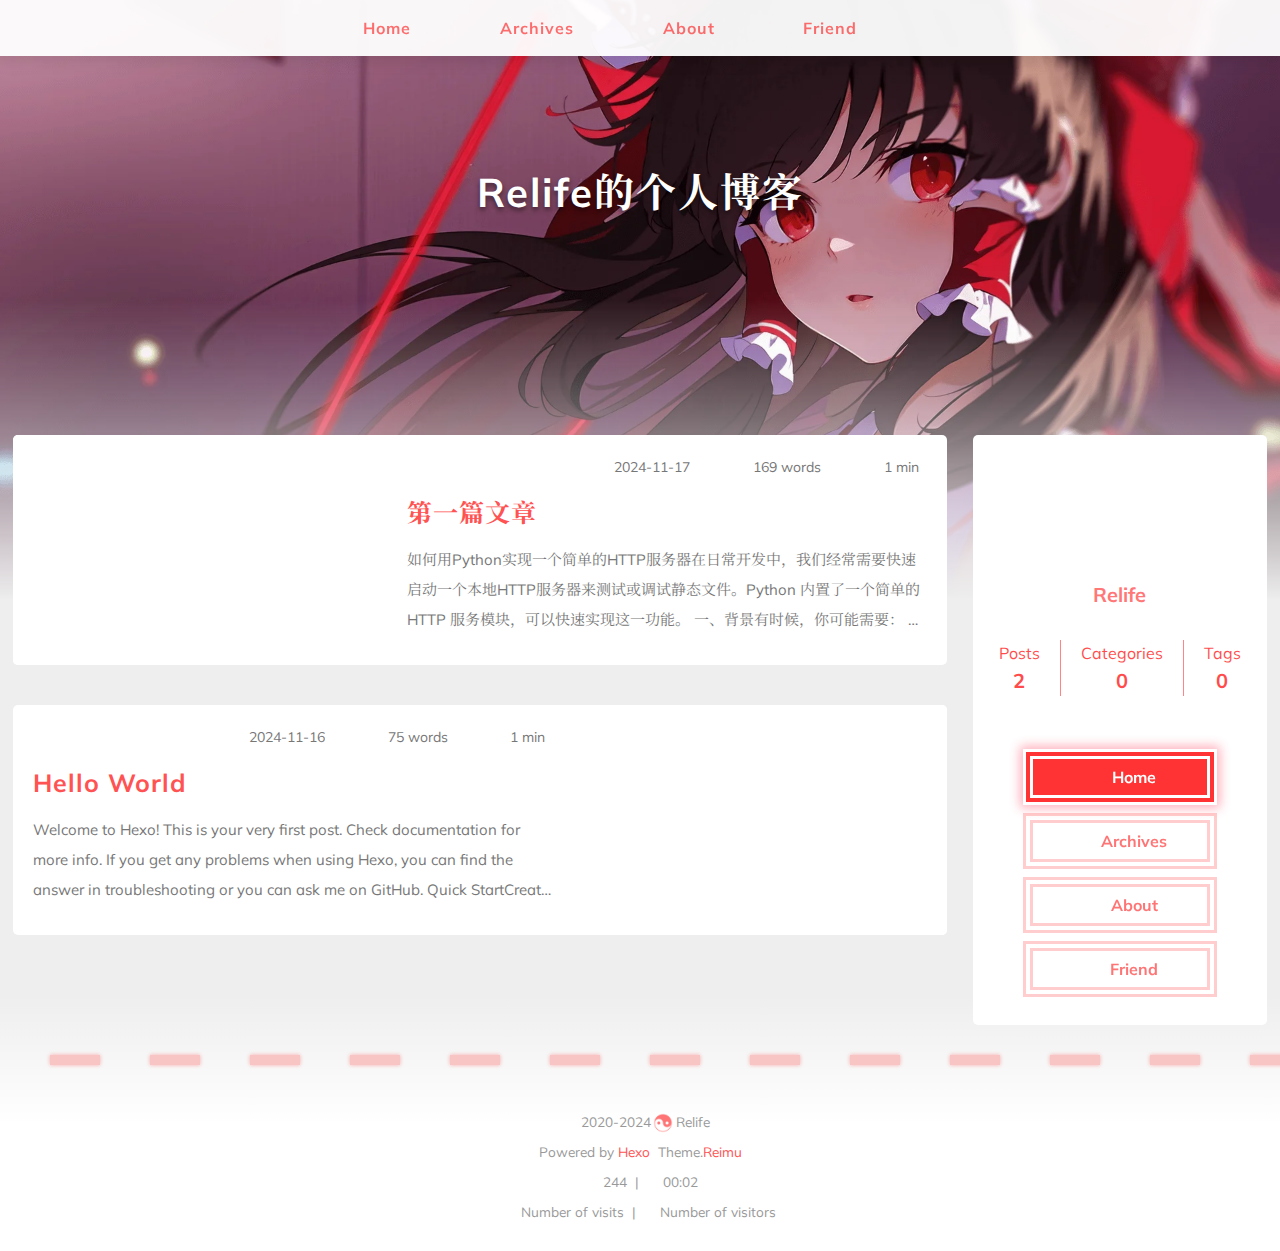
==== commit 890fdb4b: "Site updated: 2024-11-17 21:07:35" ====
--- a/index.html
+++ b/index.html
@@ -15,7 +15,7 @@
   
   <title>
     
-    hello
+    Relife的个人博客
   </title>
   <meta name="viewport" content="width=device-width, initial-scale=1, shrink-to-fit=no">
   <link rel="preconnect" href="https://fonts.gstatic.com/" crossorigin><link rel="preload" as="style" href="https://fonts.googleapis.com/css?family=Mulish:400,400italic,700,700italic%7CNoto%20Serif%20SC:400,400italic,700,700italic&display=swap"><link rel="stylesheet" href="https://fonts.googleapis.com/css?family=Mulish:400,400italic,700,700italic%7CNoto%20Serif%20SC:400,400italic,700,700italic&display=swap" media="print" onload="this.media&#x3D;&#39;all&#39;">
@@ -29,9 +29,9 @@
   
   
     <meta property="og:type" content="website">
-<meta property="og:title" content="hello">
+<meta property="og:title" content="Relife的个人博客">
 <meta property="og:url" content="http://example.com/index.html">
-<meta property="og:site_name" content="hello">
+<meta property="og:site_name" content="Relife的个人博客">
 <meta property="og:locale" content="en_US">
 <meta property="og:image" content="http://example.com/images/banner.webp">
 <meta property="article:author" content="Relife">
@@ -39,7 +39,7 @@
 <meta name="twitter:image" content="http://example.com/images/banner.webp">
   
   
-    <link rel="alternate" href="/atom.xml" title="hello" type="application/atom+xml">
+    <link rel="alternate" href="/atom.xml" title="Relife的个人博客" type="application/atom+xml">
   
   
     <link rel="shortcut icon" href="/images/favicon.ico">
@@ -156,7 +156,7 @@
         
         
           <a href="/" id="logo">
-            <h1 data-aos="slide-up">hello</h1>
+            <h1 data-aos="slide-up">Relife的个人博客</h1>
           </a>
         
       
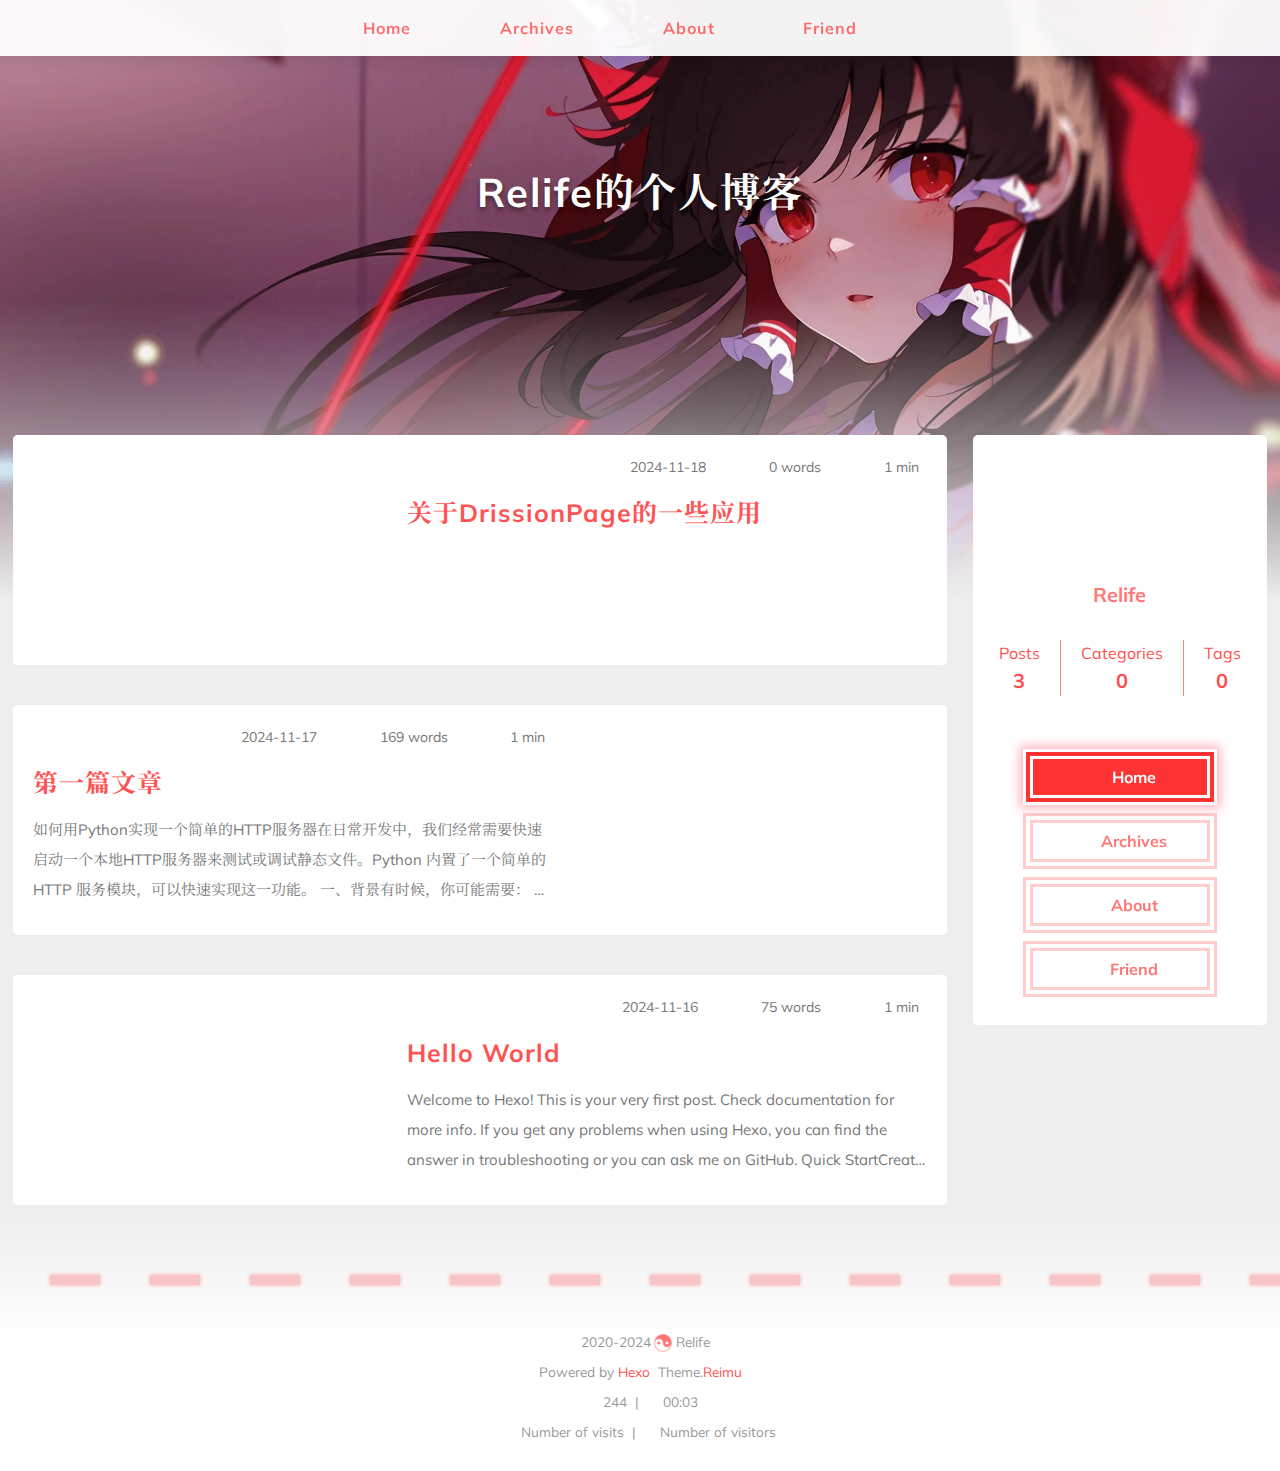
==== commit 8daa8948: "Site updated: 2024-11-18 10:16:00" ====
--- a/index.html
+++ b/index.html
@@ -177,10 +177,40 @@
     <div class="post-wrapper">
   <div class="post-wrap-left" data-aos="fade-up">
     
+      <a class="post-link" href="/2024/11/18/%E5%85%B3%E4%BA%8EDrissionPage%E7%9A%84%E4%B8%80%E4%BA%9B%E5%BA%94%E7%94%A8/" aria-label="关于DrissionPage的一些应用"></a>
+    
+    
+    <div class="post-cover-left">
+      
+        
+        
+          <img data-src="/images/banner.webp" data-sizes="auto" alt="关于DrissionPage的一些应用" class="lazyload">
+        
+      
+    </div>
+    <div class="post-info">
+      <div class="post-meta">
+        <span><span class="icon-calendar"></span>2024-11-18</span>
+        <span><span class="icon-pencil"></span>0 words</span>
+        <span><span class="icon-clock"></span>1 min</span>
+      </div>
+      <h2 class="post-title">关于DrissionPage的一些应用</h2>
+      <article class="post-article">
+        
+          
+        
+      </article>
+    </div>
+  </div>
+</div>
+  
+    <div class="post-wrapper">
+  <div class="post-wrap-right" data-aos="fade-up">
+    
       <a class="post-link" href="/2024/11/17/%E7%AC%AC%E4%B8%80%E7%AF%87%E6%96%87%E7%AB%A0/" aria-label="第一篇文章"></a>
     
     
-    <div class="post-cover-left">
+    <div class="post-cover-right">
       
         
         
@@ -218,12 +248,12 @@
 </div>
   
     <div class="post-wrapper">
-  <div class="post-wrap-right" data-aos="fade-up">
+  <div class="post-wrap-left" data-aos="fade-up">
     
       <a class="post-link" href="/2024/11/16/hello-world/" aria-label="Hello World"></a>
     
     
-    <div class="post-cover-right">
+    <div class="post-cover-left">
       
         
         
@@ -268,7 +298,7 @@
 <div class="sidebar-state">
   <div class="sidebar-state-article">
     <div>Posts</div>
-    <div class="sidebar-state-number">2</div>
+    <div class="sidebar-state-number">3</div>
   </div>
   <div class="sidebar-state-category">
     <div>Categories</div>
@@ -344,7 +374,7 @@
         244
         &nbsp;|&nbsp;
         <span class="icon-coffee"></span>
-        00:02
+        00:03
       </div>
     
     
@@ -378,7 +408,7 @@
 <div class="sidebar-state">
   <div class="sidebar-state-article">
     <div>Posts</div>
-    <div class="sidebar-state-number">2</div>
+    <div class="sidebar-state-number">3</div>
   </div>
   <div class="sidebar-state-category">
     <div>Categories</div>
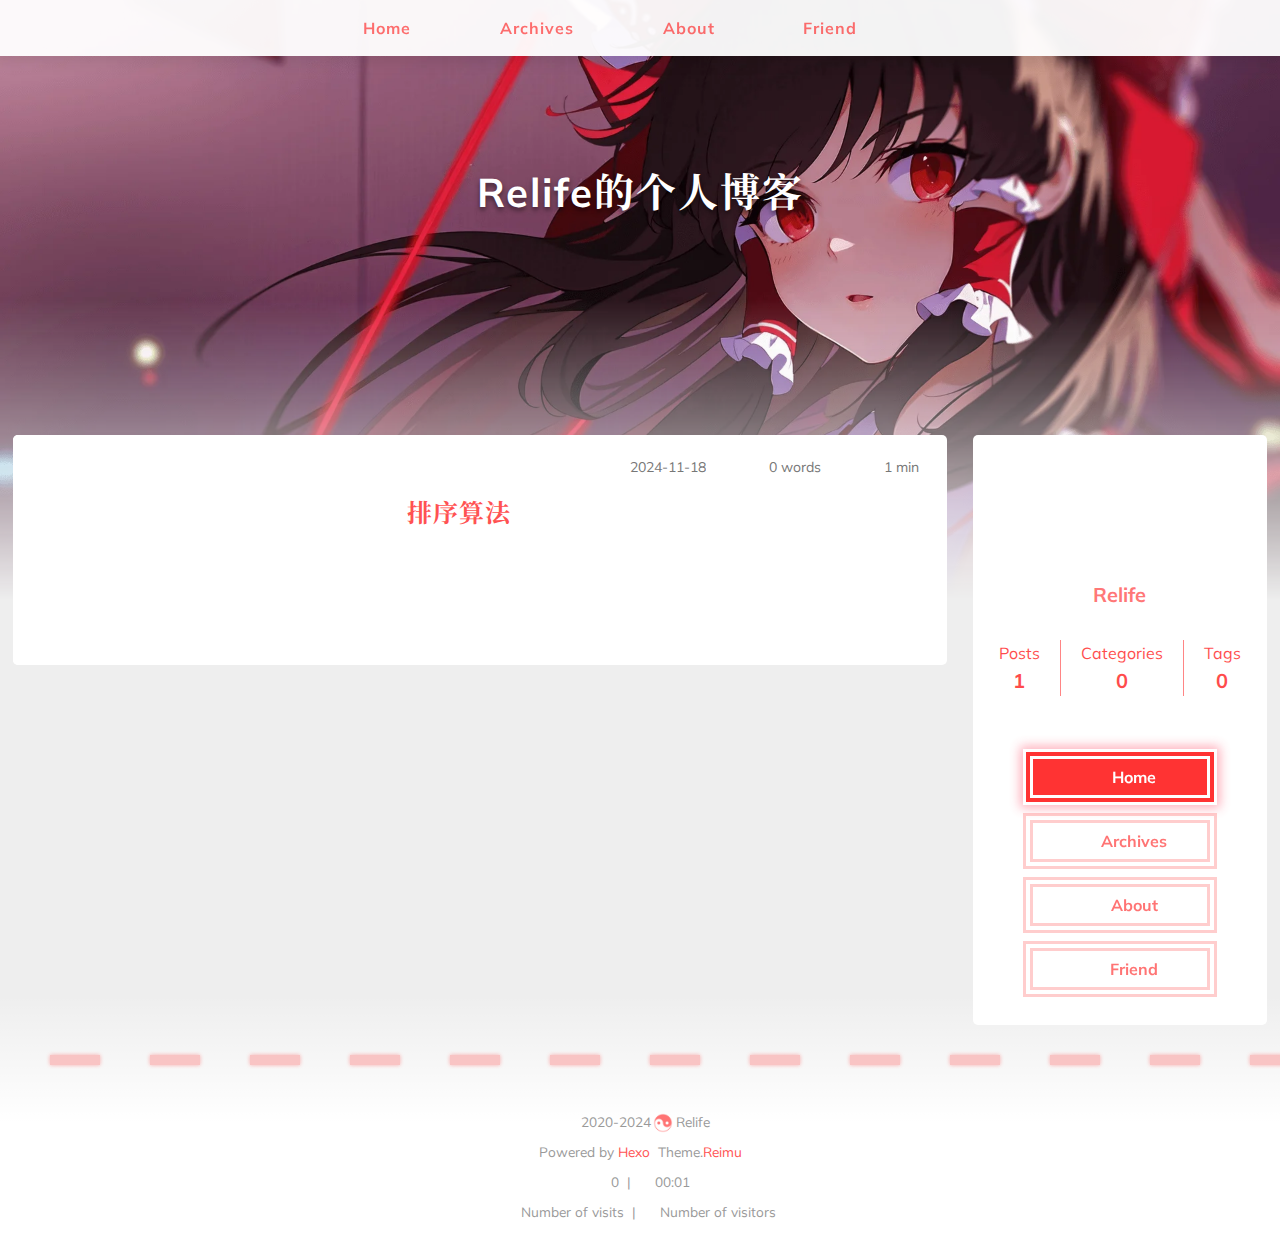
==== commit db321d22: "Site updated: 2024-11-18 18:31:36" ====
--- a/index.html
+++ b/index.html
@@ -147,7 +147,16 @@
 <header id="header">
   
     
-      <img fetchpriority="high" src="/images/banner.webp" alt="">
+      <picture>
+        
+          <source media="(max-width: 479px)" srcset="/images/banner-600w.webp">
+        
+          <source media="(max-width: 799px)" srcset="/images/banner-800w.webp">
+        
+          <source media="(min-width: 800px)" srcset="/images/banner.webp">
+        
+        <img fetchpriority="high" src="/images/banner.webp" alt="">
+      </picture>
     
   
   <div id="header-outer">
@@ -177,14 +186,14 @@
     <div class="post-wrapper">
   <div class="post-wrap-left" data-aos="fade-up">
     
-      <a class="post-link" href="/2024/11/18/%E5%85%B3%E4%BA%8EDrissionPage%E7%9A%84%E4%B8%80%E4%BA%9B%E5%BA%94%E7%94%A8/" aria-label="关于DrissionPage的一些应用"></a>
+      <a class="post-link" href="/2024/11/18/%E6%8E%92%E5%BA%8F%E7%AE%97%E6%B3%95/" aria-label="排序算法"></a>
     
     
     <div class="post-cover-left">
       
         
         
-          <img data-src="/images/banner.webp" data-sizes="auto" alt="关于DrissionPage的一些应用" class="lazyload">
+          <img data-src="/images/banner.webp" data-sizes="auto" alt="排序算法" class="lazyload">
         
       
     </div>
@@ -194,87 +203,10 @@
         <span><span class="icon-pencil"></span>0 words</span>
         <span><span class="icon-clock"></span>1 min</span>
       </div>
-      <h2 class="post-title">关于DrissionPage的一些应用</h2>
+      <h2 class="post-title">排序算法</h2>
       <article class="post-article">
         
           
-        
-      </article>
-    </div>
-  </div>
-</div>
-  
-    <div class="post-wrapper">
-  <div class="post-wrap-right" data-aos="fade-up">
-    
-      <a class="post-link" href="/2024/11/17/%E7%AC%AC%E4%B8%80%E7%AF%87%E6%96%87%E7%AB%A0/" aria-label="第一篇文章"></a>
-    
-    
-    <div class="post-cover-right">
-      
-        
-        
-          <img data-src="/images/banner.webp" data-sizes="auto" alt="第一篇文章" class="lazyload">
-        
-      
-    </div>
-    <div class="post-info">
-      <div class="post-meta">
-        <span><span class="icon-calendar"></span>2024-11-17</span>
-        <span><span class="icon-pencil"></span>169 words</span>
-        <span><span class="icon-clock"></span>1 min</span>
-      </div>
-      <h2 class="post-title">第一篇文章</h2>
-      <article class="post-article">
-        
-          如何用Python实现一个简单的HTTP服务器在日常开发中，我们经常需要快速启动一个本地HTTP服务器来测试或调试静态文件。Python 内置了一个简单的 HTTP 服务模块，可以快速实现这一功能。
-
-一、背景有时候，你可能需要：
-
-本地预览 HTML&amp;#x2F;CSS&amp;#x2F;JS 项目
-快速共享文件给局域网的其他设备
-测试 HTTP 请求的处理
-
-使用 Python 的 http.server 模块，只需几行代码即可实现。
-
-二、实现步骤1. 准备环境确认你已经安装了 Python3。可以在终端运行以下命令检查：
-python3 --version
-
-
-        
-      </article>
-    </div>
-  </div>
-</div>
-  
-    <div class="post-wrapper">
-  <div class="post-wrap-left" data-aos="fade-up">
-    
-      <a class="post-link" href="/2024/11/16/hello-world/" aria-label="Hello World"></a>
-    
-    
-    <div class="post-cover-left">
-      
-        
-        
-          <img data-src="/images/banner.webp" data-sizes="auto" alt="Hello World" class="lazyload">
-        
-      
-    </div>
-    <div class="post-info">
-      <div class="post-meta">
-        <span><span class="icon-calendar"></span>2024-11-16</span>
-        <span><span class="icon-pencil"></span>75 words</span>
-        <span><span class="icon-clock"></span>1 min</span>
-      </div>
-      <h2 class="post-title">Hello World</h2>
-      <article class="post-article">
-        
-          Welcome to Hexo! This is your very first post. Check documentation for more info. If you get any problems when using Hexo, you can find the answer in troubleshooting or you can ask me on GitHub.
-Quick StartCreate a new post1$ hexo new &amp;quot;My New Post&amp;quot;
-
-More info: Writing
-Run server1$ hexo ser
         
       </article>
     </div>
@@ -291,14 +223,14 @@
     <div class="sidebar-wrap" data-aos="fade-up">
       
         <div class="sidebar-author">
-  <img data-src="/avatar/avatar.webp" data-sizes="auto" alt="Relife" class="lazyload">
+  <img data-src="/avatar/image/youli.jpg" data-sizes="auto" alt="Relife" class="lazyload">
   <div class="sidebar-author-name">Relife</div>
   <div class="sidebar-description"></div>
 </div>
 <div class="sidebar-state">
   <div class="sidebar-state-article">
     <div>Posts</div>
-    <div class="sidebar-state-number">3</div>
+    <div class="sidebar-state-number">1</div>
   </div>
   <div class="sidebar-state-category">
     <div>Categories</div>
@@ -371,10 +303,10 @@
     
       <div>
         <span class="icon-brush"></span>
-        244
+        0
         &nbsp;|&nbsp;
         <span class="icon-coffee"></span>
-        00:03
+        00:01
       </div>
     
     
@@ -401,14 +333,14 @@
   <div class="sidebar-wrap">
     
       <div class="sidebar-author">
-  <img data-src="/avatar/avatar.webp" data-sizes="auto" alt="Relife" class="lazyload">
+  <img data-src="/avatar/image/youli.jpg" data-sizes="auto" alt="Relife" class="lazyload">
   <div class="sidebar-author-name">Relife</div>
   <div class="sidebar-description"></div>
 </div>
 <div class="sidebar-state">
   <div class="sidebar-state-article">
     <div>Posts</div>
-    <div class="sidebar-state-number">3</div>
+    <div class="sidebar-state-number">1</div>
   </div>
   <div class="sidebar-state-category">
     <div>Categories</div>
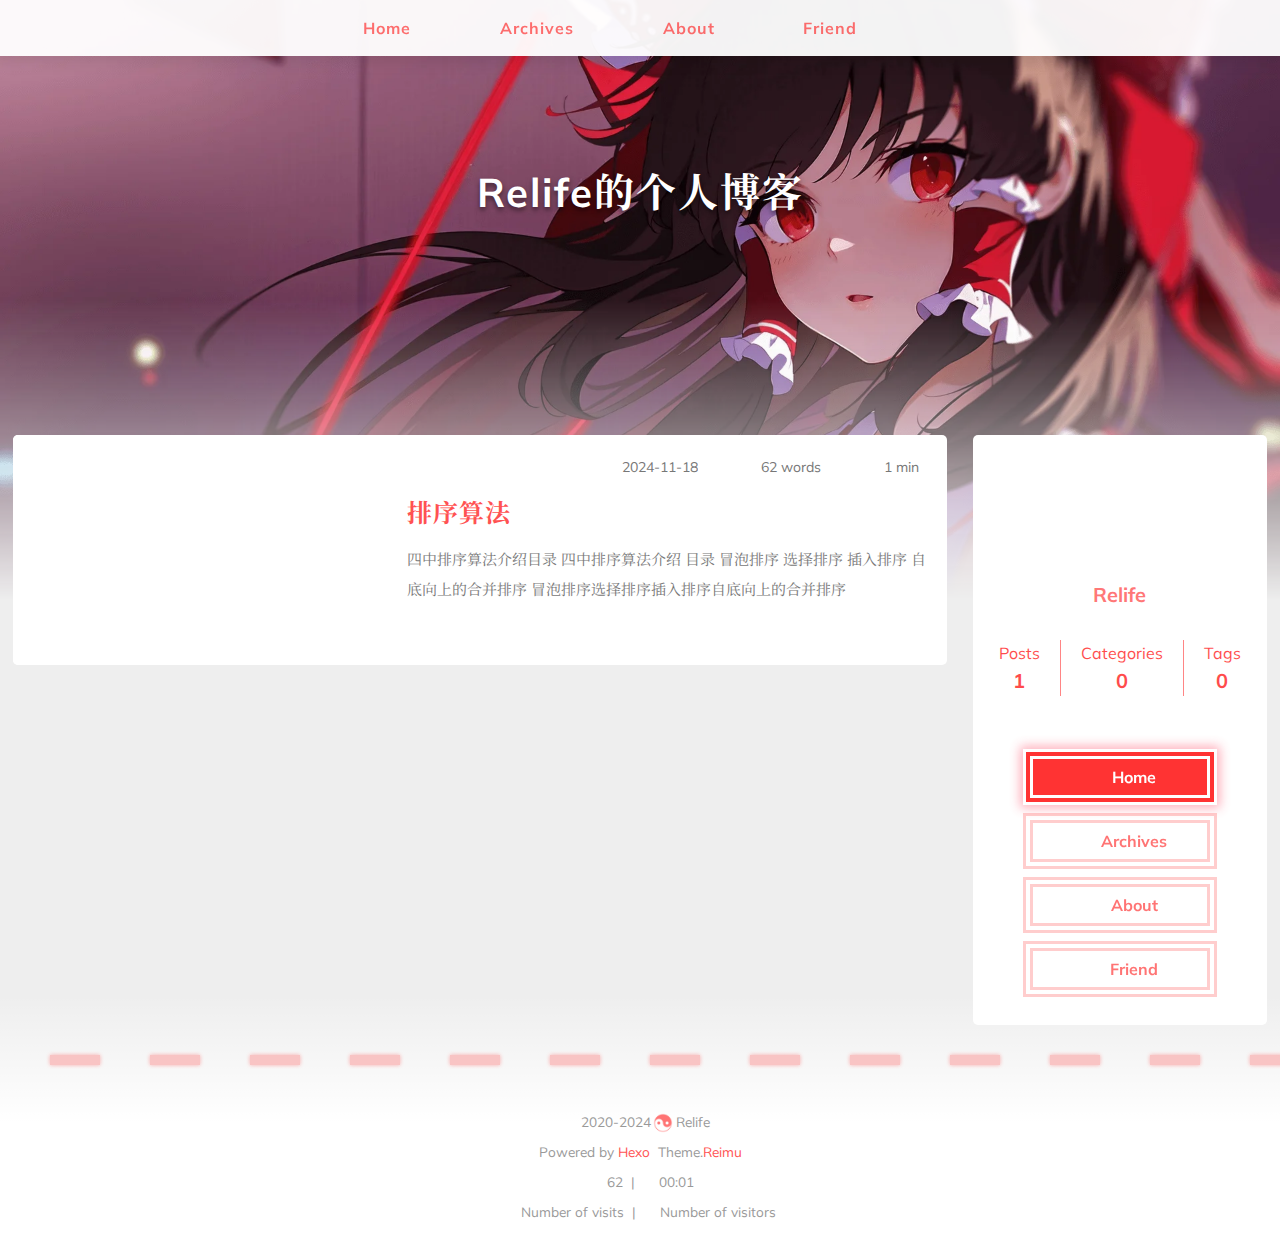
==== commit 3b554e2d: "Site updated: 2024-11-18 21:27:04" ====
--- a/index.html
+++ b/index.html
@@ -200,13 +200,24 @@
     <div class="post-info">
       <div class="post-meta">
         <span><span class="icon-calendar"></span>2024-11-18</span>
-        <span><span class="icon-pencil"></span>0 words</span>
+        <span><span class="icon-pencil"></span>62 words</span>
         <span><span class="icon-clock"></span>1 min</span>
       </div>
       <h2 class="post-title">排序算法</h2>
       <article class="post-article">
         
-          
+          四中排序算法介绍目录
+四中排序算法介绍
+目录
+冒泡排序
+选择排序
+插入排序
+自底向上的合并排序
+
+
+
+
+冒泡排序选择排序插入排序自底向上的合并排序
         
       </article>
     </div>
@@ -223,7 +234,7 @@
     <div class="sidebar-wrap" data-aos="fade-up">
       
         <div class="sidebar-author">
-  <img data-src="/avatar/image/youli.jpg" data-sizes="auto" alt="Relife" class="lazyload">
+  <img data-src="/avatar/avatar.jpg" data-sizes="auto" alt="Relife" class="lazyload">
   <div class="sidebar-author-name">Relife</div>
   <div class="sidebar-description"></div>
 </div>
@@ -303,7 +314,7 @@
     
       <div>
         <span class="icon-brush"></span>
-        0
+        62
         &nbsp;|&nbsp;
         <span class="icon-coffee"></span>
         00:01
@@ -333,7 +344,7 @@
   <div class="sidebar-wrap">
     
       <div class="sidebar-author">
-  <img data-src="/avatar/image/youli.jpg" data-sizes="auto" alt="Relife" class="lazyload">
+  <img data-src="/avatar/avatar.jpg" data-sizes="auto" alt="Relife" class="lazyload">
   <div class="sidebar-author-name">Relife</div>
   <div class="sidebar-description"></div>
 </div>
